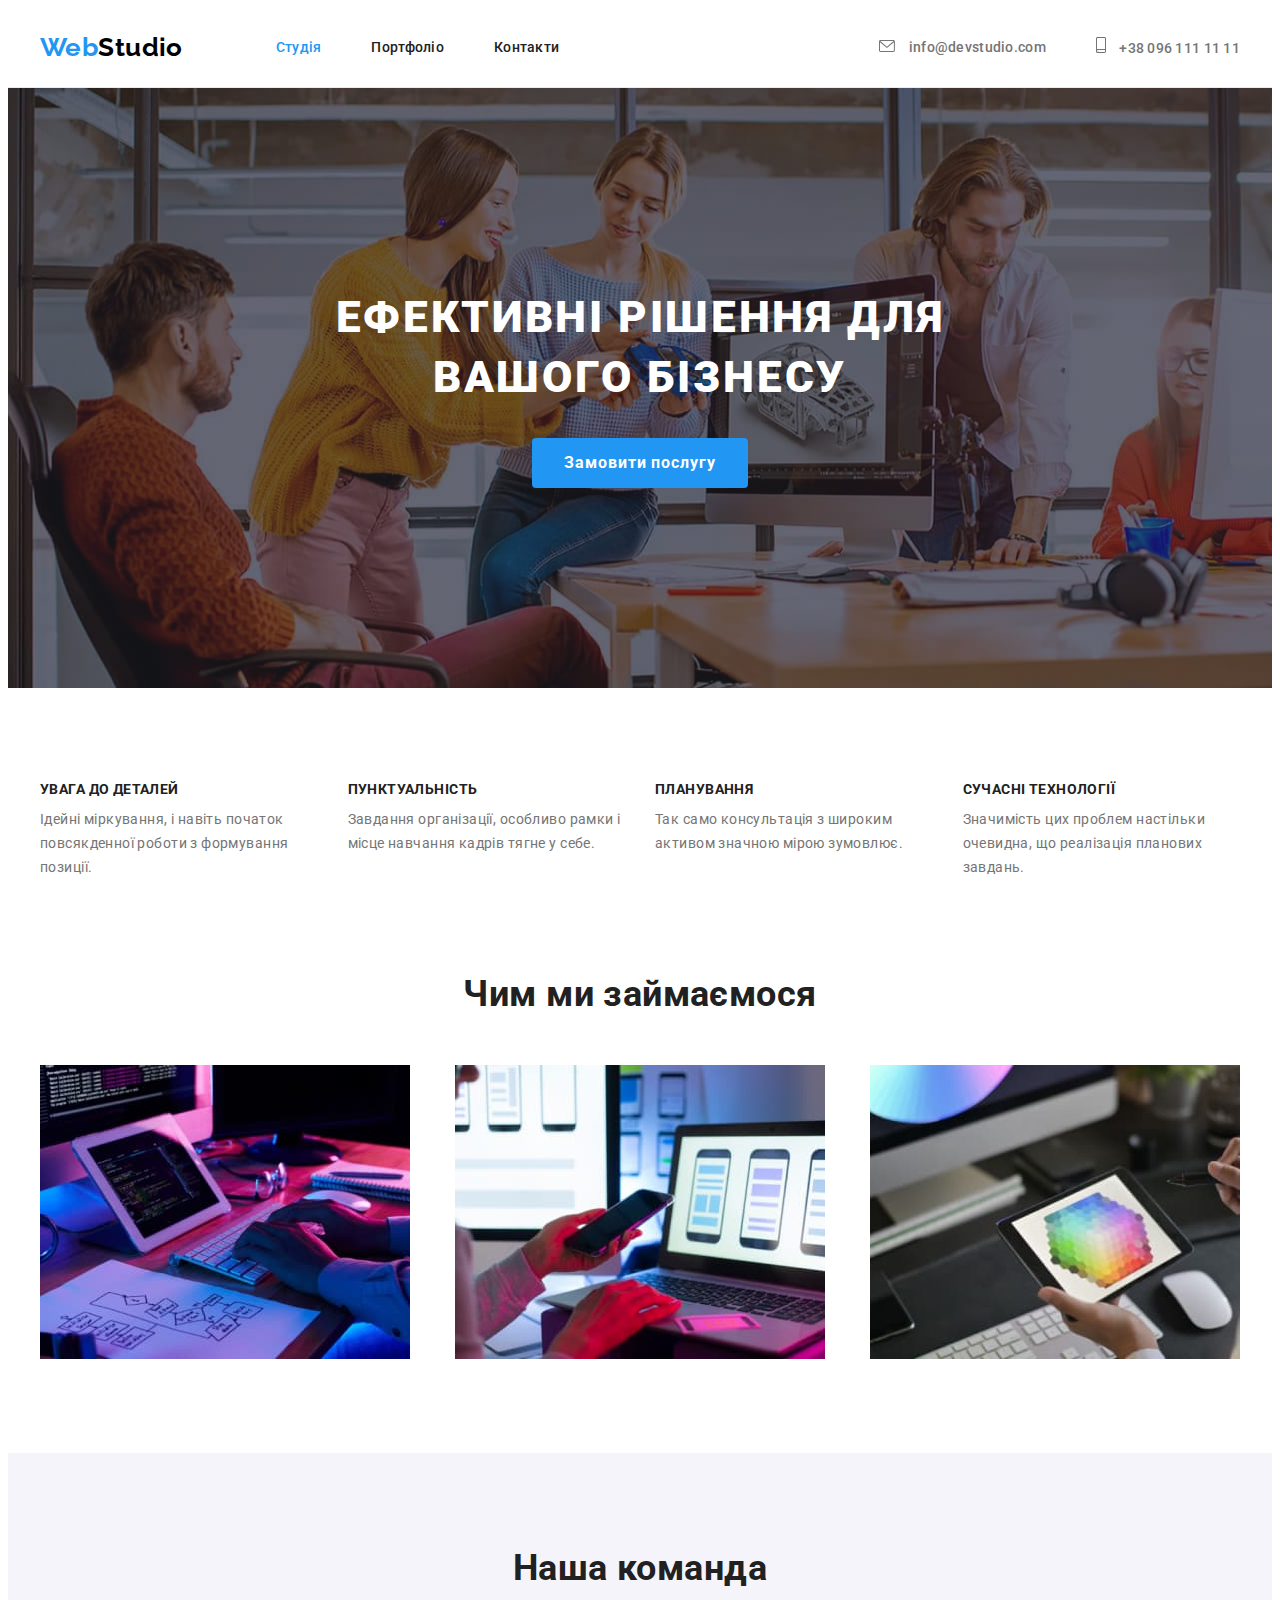
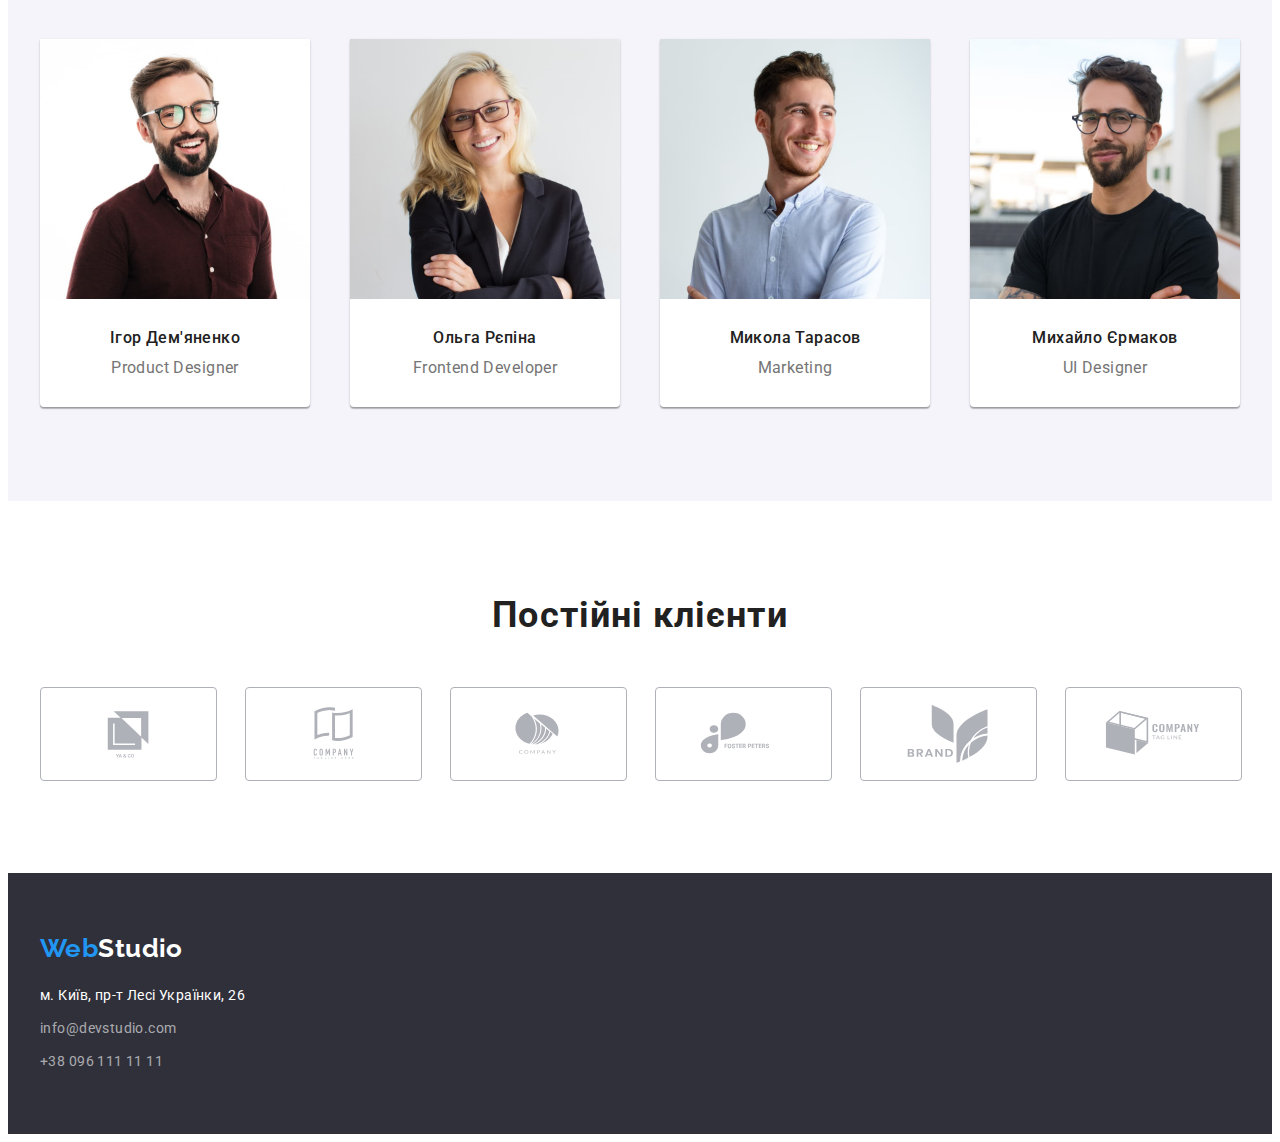
==== index.html @ bae7a3f5 "save" ====
<!DOCTYPE html>
<html lang="uk">
  <head>
    <meta charset="UTF-8" />
    <meta http-equiv="X-UA-Compatible" content="IE=edge" />
    <meta name="viewport" content="width=device-width, initial-scale=1.0" />
    <title>WebStudio</title>

    <link rel="preconnect" href="https://fonts.googleapis.com" />
    <link rel="preconnect" href="https://fonts.gstatic.com" crossorigin />
    <link href="https://fonts.googleapis.com/css2?family=Raleway:wght@700&family=Roboto:wght@400;500;700;900&display=swap" rel="stylesheet" />

    <!-- normalize -->
    <link
      rel="stylesheet"
      href="https://cdnjs.cloudflare.com/ajax/libs/modern-normalize/1.1.0/modern-normalize.min.css"
      integrity="sha512-wpPYUAdjBVSE4KJnH1VR1HeZfpl1ub8YT/NKx4PuQ5NmX2tKuGu6U/JRp5y+Y8XG2tV+wKQpNHVUX03MfMFn9Q=="
      crossorigin="anonymous"
      referrerpolicy="no-referrer"
    />

    <link rel="stylesheet" href="./css/styles.css" />
  </head>
  <body>
    <!-- Шапка сторінки -->
    <header class="header">
      <div class="container header-container">
        <nav class="nav">
          <!-- логотип і навігація -->
          <a href="./index.html" class="logo">Web<span class="nav-logo">Studio</span> </a>

          <ul class="site-navigation list">
            <li><a href="" class="link current">Студія</a></li>
            <li><a href="./portfolio.html" class="link">Портфоліо</a></li>
            <li><a href="" class="link">Контакти</a></li>
          </ul>
        </nav>
        <ul class="nav-contact list">
          <li>
            <svg class="mail-icon" width="16" height="12">
              <use href="./image/icons.svg#icon-mail"></use>
            </svg>
            <a href="mailto:info@devstudio.com" class="link">info@devstudio.com</a>
          </li>
          <li>
            <svg class="tel-icon" width="10" height="16">
              <use href="./image/icons.svg#icon-tel"></use>
            </svg>
            <a href="tel:+380961111111" class="link">+38 096 111 11 11</a>
          </li>
        </ul>
      </div>
    </header>
    <main>
      <!-- герой -->
      <section class="section hero">
        <div class="container">
          <h1 class="hero-container hero-title">Ефективні рішення для вашого бізнесу</h1>
          <button type="button" class="hero-btn">Замовити послугу</button>
        </div>
      </section>
      <!-- Особливості -->
      <section class="section fiature">
        <div class="container">
          <h2 class="visually-hidden">Особливості:</h2>
          <ul class="fiature-item list">
            <li class="advantages">
              <h3 class="fiature-title">Увага до деталей</h3>
              <p class="fiature-text">Ідейні міркування, і навіть початок повсякденної роботи з формування позиції.</p>
            </li>
            <li class="advantages">
              <h3 class="fiature-title">Пунктуальність</h3>
              <p class="fiature-text">Завдання організації, особливо рамки і місце навчання кадрів тягне у себе.</p>
            </li>
            <li class="advantages">
              <h3 class="fiature-title">Планування</h3>
              <p class="fiature-text">Так само консультація з широким активом значною мірою зумовлює.</p>
            </li>
            <li class="advantages">
              <h3 class="fiature-title">Сучасні технології</h3>
              <p class="fiature-text">Значимість цих проблем настільки очевидна, що реалізація планових завдань.</p>
            </li>
          </ul>
        </div>
      </section>
      <!-- Чим займаємося -->
      <section class="section work">
        <div class="container">
          <h2 class="section-title">Чим ми займаємося</h2>
          <ul class="case-list list">
            <li class="work-item">
              <img class="work-img" src="./image/box-1.jpg" alt="Комп'ютер" width="370" height="294" />
            </li>
            <li class="work-item">
              <img class="work-img" src="./image/box-2.jpg" alt="Комп'ютер" width="370" height="294" />
            </li>
            <li class="work-item">
              <img class="work-img" src="./image/box-3.jpg" alt="Комп'ютер" width="370" height="294" />
            </li>
          </ul>
        </div>
      </section>
      <!-- Команда розробників -->
      <section class="section command">
        <div class="container">
          <h2 class="section-title">Наша команда</h2>
          <ul class="command-item list">
            <li>
              <img src="./image/img.jpg" alt="people" width="270" height="260" />
              <div class="command-text">
                <h3 class="command-name">Ігор Дем'яненко</h3>
                <p class="command-position" lang="en">Product Designer</p>
              </div>
            </li>
            <li>
              <img src="./image/img-1.jpg" alt="people" width="270" height="260" />
              <div class="command-text">
                <h3 class="command-name">Ольга Рєпіна</h3>
                <p class="command-position" lang="en">Frontend Developer</p>
              </div>
            </li>
            <li>
              <img src="./image/img-2.jpg" alt="people" width="270" height="260" />
              <div class="command-text">
                <h3 class="command-name">Микола Тарасов</h3>
                <p class="command-position" lang="en">Marketing</p>
              </div>
            </li>
            <li>
              <img src="./image/img-3.jpg" alt="people" width="270" />
              <div class="command-text">
                <h3 class="command-name">Михайло Єрмаков</h3>
                <p class="command-position" lang="en">UI Designer</p>
              </div>
            </li>
          </ul>
        </div>
      </section>
      <section class="section">
        <div class="container">
          <h2 class="regular-client">Постійні клієнти</h2>
          <ul class="client-list list">
            <li class="client-item">
              <a href="" class="client-soc-link link">
                <svg class="client-soc-icon" width="106" height="60">
                  <use href="./image/icons.svg#icon-yaco"></use>
                </svg>
              </a>
            </li>
            <li class="client-item">
              <a href="" class="client-soc-link link">
                <svg class="client-soc-icon" width="106" height="60">
                  <use href="./image/icons.svg#icon-company-here"></use>
                </svg>
              </a>
            </li>
            <li class="client-item">
              <a href="" class="client-soc-link link">
                <svg class="client-soc-icon" width="106" height="60">
                  <use href="./image/icons.svg#icon-company"></use>
                </svg>
              </a>
            </li>
            <li class="client-item">
              <a href="" class="client-soc-link link">
                <svg class="client-soc-icon" width="106" height="60">
                  <use href="./image/icons.svg#icon-forser"></use>
                </svg>
              </a>
            </li>
            <li class="client-item">
              <a href="" class="client-soc-link link">
                <svg class="client-soc-icon" width="106" height="60">
                  <use href="./image/icons.svg#icon-brand"></use>
                </svg>
              </a>
            </li>
            <li class="client-item">
              <a href="" class="client-soc-link link">
                <svg class="client-soc-icon" width="106" height="60">
                  <use href="./image/icons.svg#icon-company-cube"></use>
                </svg>
              </a>
            </li>
          </ul>
        </div>
      </section>
    </main>
    <!-- Футер -->
    <footer class="fooret">
      <div class="container">
        <a class="logo" href="./index.html"> Web<span class="footer-logo">Studio</span></a>
        <!-- адреса і контакти -->
        <div class="adr-container">
          <address>
            <ul class="list">
              <li>
                <a href="https://goo.gl/maps/VgpdDLuRD4vqMxRU8" target="_blank" rel="noopener noreferrer nofollow" class="footer-address"
                  >м. Київ, пр-т Лесі Українки, 26</a
                >
              </li>
              <li class="adr-footer"><a href="mailto:info@devstudio.com" class="footer-cont">info@devstudio.com</a></li>
              <li class="adr-footer"><a href="tel:+380961111111" class="footer-cont">+38 096 111 11 11</a></li>
            </ul>
          </address>
        </div>
      </div>
    </footer>
  </body>
</html>
---- css/styles.css ----
:root {
  /* колір основного тексту  */
  --main-color: #212121;
  /* другій колір  */
  --second-color: #757575;
  /* третій колір */
  --third-color: #2196f3;
  /* білий колір */
  --write-color: #ffffff;
  /* колір фону */
  --color-fon: #2f303a;
}

.section {
  padding-top: 94px;
  padding-bottom: 94px;
}
body {
  background-color: var(--write-color);
  font-family: 'Roboto', sans-serif;
  color: var(--main-color);
  letter-spacing: 0.03em;
  font-size: 14px;
}
/* reset */
p,
h1,
h2,
h3,
h4,
h5,
h6 {
  margin: 0;
}
ul,
ol {
  margin: 0;
  justify-content: center;
}
p,
ul,
ol,
li {
  margin-left: 0;
  padding-left: 0;
}
button {
  cursor: pointer;
}
address {
  font-style: normal;
}
img {
  display: block;
  max-width: 100%;
  height: auto;
}
/* Лого */
.logo {
  font-family: 'Raleway', sans-serif;
  font-weight: 700;
  font-size: 26px;
  line-height: 1.19;
  color: var(--third-color);
  text-decoration: none;
  margin-right: 93px;
}
.nav-logo {
  color: #000000;
}
.conteiner {
  width: 1200px;
  padding-left: 15;
  padding-right: 15px;
  margin-left: auto;
  margin-right: auto;
}
/* site nav */
.list {
  list-style: none;
}
.site-navigation .link,
.nav-contact .link {
  font-weight: 500;
  line-height: 1.14;
  letter-spacing: 0.02em;
  text-decoration: none;
  color: var(--main-color);
}
.site-navigation .link:hover,
.site-navigation .link:focus,
.nav-contact .link:hover,
.nav-contact .link:focus {
  color: var(--third-color);
}
.link.current {
  color: var(--third-color);
}

.container {
  width: 1200px;
  margin: 0 auto;
  padding-left: 15px;
  padding-right: 15px;
}

.nav-contact .link {
  color: var(--second-color);
}
.nav {
  display: flex;
  margin-right: auto;
}
.site-navigation {
  display: flex;
  gap: 50px;
}
.nav-contact {
  display: flex;
  align-items: center;
  gap: 50px;
}
.header {
  padding-top: 24px;
  padding-bottom: 24px;
  border-bottom: 1px solid #ececec;
}
.header-container {
  display: flex;
}
.mail-icon,
.tel-icon {
  margin-right: 10px;
}
/* герой */
.hero {
  background-color: var(--color-fon);
  padding-top: 200px;
  padding-bottom: 200px;
  text-align: center;
  background-color: var(--secondary-color-fon);
  background-image: linear-gradient(to right, rgba(47, 48, 58, 0.4), rgba(47, 48, 58, 0.4)), url(../image/bg-hero.jpg);

  max-width: 1600px;

  margin: 0 auto;
}
.hero-container {
  max-width: 696px;
  margin-left: auto;
  margin-right: auto;
}
.hero-title {
  font-weight: 900;
  font-size: 44px;
  line-height: 1.36;
  text-align: center;
  letter-spacing: 0.06em;
  color: var(--write-color);
  text-transform: uppercase;
}

.hero-btn {
  font-family: inherit;
  font-weight: 700;
  font-size: 16px;
  line-height: 1.86;
  letter-spacing: 0.06em;
  color: var(--write-color);
  background-color: var(--third-color);
  cursor: pointer;
  width: 216px;
  height: 50.08px;
  left: 692px;
  top: 430.58px;
  border-radius: 4px;
  margin-top: 30px;
  border: none;
}
.visually-hidden {
  position: absolute;
  white-space: nowrap;
  width: 1px;
  height: 1px;
  overflow: hidden;
  border: 0;
  padding: 0;
  clip: rect(0 0 0 0);
  clip-path: inset(50%);
  margin: -1px;
}
.advantages {
  flex-basis: calc((100% - 90px) / 4);
}
.fiature {
  padding-bottom: 0;
}
.fiature-title {
  font-size: 14px;
  line-height: 1.14;
  text-transform: uppercase;
}
.fiature-text {
  line-height: 1.71;
  color: var(--second-color);
  margin-top: 10px;
}
.figure {
  padding-bottom: 0;
}
.figure .conteiner {
  padding-left: 60px;
  padding-right: 60px;
}
.fiature-item {
  display: flex;
  gap: 30px;
}

/* work */
/* команда розробників*/
.command {
  background: #f5f4fa;
}
.command-item {
  display: flex;
  justify-content: space-between;
}
.command-item li {
  background-color: white;
  box-shadow: 0px 1px 3px rgba(0, 0, 0, 0.12), 0px 1px 1px rgba(0, 0, 0, 0.14), 0px 2px 1px rgba(0, 0, 0, 0.2);
  border-radius: 0px 0px 4px 4px;
}
.command-text {
  padding-top: 30px;
  padding-bottom: 30px;
}

.section-title {
  font-size: 36px;
  text-align: center;
  margin-bottom: 50px;
}
.case-list {
  display: flex;
  justify-content: space-between;
}
.command-name {
  font-weight: 500;
  font-size: 16px;
  line-height: 1.18;
  text-align: center;
}
.command-position {
  color: var(--second-color);
  text-align: center;
  font-size: 16px;
  margin-top: 10px;
}
.regular-client {
  font-size: 36px;
  line-height: 1.16;
  text-align: center;
  letter-spacing: 0.03em;
  margin-bottom: 50px;
}

.client-list {
  display: flex;
  gap: 30px;
}
.client-item {
  width: calc((100% - 150px) / 6);
  height: 92px;
}
.client-soc-link {
  width: 100%;
  height: 100%;
  border: 1px solid #afb1b8;
  border-radius: 1px;
  display: flex;
  align-items: center;
  justify-content: center;
  border-radius: 4px;
}
.client-soc-icon {
  fill: #afb1b8;
}
.client-soc-link:hover,
.client-soc-link:focus {
  border-color: var(--third-color);
}
.client-soc-link:hover .client-soc-icon,
.client-soc-link:focus .client-soc-icon {
  fill: var(--third-color);
}

.fooret .logo {
  margin-right: 0;
}
.fooret {
  background-color: var(--color-fon);
  padding-top: 60px;
  padding-bottom: 60px;
}
.footer-logo {
  color: var(--write-color);
}

.footer-address {
  font-style: normal;
  line-height: 1.71;
  color: var(--write-color);
  text-decoration: none;
}
.footer-cont {
  color: rgba(255, 255, 255, 0.6);
  text-decoration: none;
  line-height: 1.71;
  font-style: normal;
}
.footer-address:hover,
.footer-addres:focus {
  color: var(--third-color);
}

/* Portfolio */
.filter-btn {
  font-family: inherit;
  font-style: normal;
  font-weight: 500;
  font-size: 16px;
  line-height: 1.62;
  letter-spacing: 0.03em;
  color: var(--main-color);
  background-color: #f5f4fa;
  cursor: pointer;
}
.filter-btn:hover,
.filter-btn:focus {
  color: var(--write-color);
}

.content-title {
  font-weight: 700;
  font-size: 18px;
  line-height: 2;
  letter-spacing: 0.06em;
  color: var(--main-color);
}
.content-text {
  font-size: 16px;
  line-height: 1.87;
  color: var(--main-color);
}
.adr-container {
  margin-top: 20px;
}

.adr-footer {
  margin-top: 9px;
}

/* portfolio */
.filter-btn {
  font-family: inherit;
  font-style: normal;
  font-weight: 500;
  font-size: 16px;
  line-height: 1.62;
  letter-spacing: 0.03em;
  color: var(--main-color);
  background-color: #f5f4fa;
  letter-spacing: 0.03em;
  cursor: pointer;
  border: none;
  border-radius: 4px;
  padding: 6px 25px;
}
.btn-current {
  background-color: var(--third-color);
  color: var(--write-color);
}
.site-navigation {
  display: flex;
  align-items: center;
}
.nav-contact {
  display: flex;
}

.filter-btn:hover {
  color: var(--write-color);
  background-color: var(--third-color);
}
.content-title {
  font-size: 18px;
  line-height: 2;
  letter-spacing: 0.06em;
  color: var(--main-color);
  margin-bottom: 4px;
}
.content-text {
  font-size: 16px;
  line-height: 1.87;
  color: var(--second-color);
  text-align: left;
}
.fooret .footer-cont:hover {
  color: var(--third-color);
}
.content-filter {
  display: flex;
  gap: 8px;
  margin-bottom: 50px;
}
.content-item {
  display: flex;
  flex-wrap: wrap;
  gap: 30px;
}
.content-wrap {
  padding: 24px 24px;
}
.project-items {
  border: 1px solid #eeeeee;
  margin: left 30px;
  flex-basis: calc((100% - 60px) / 3);
}
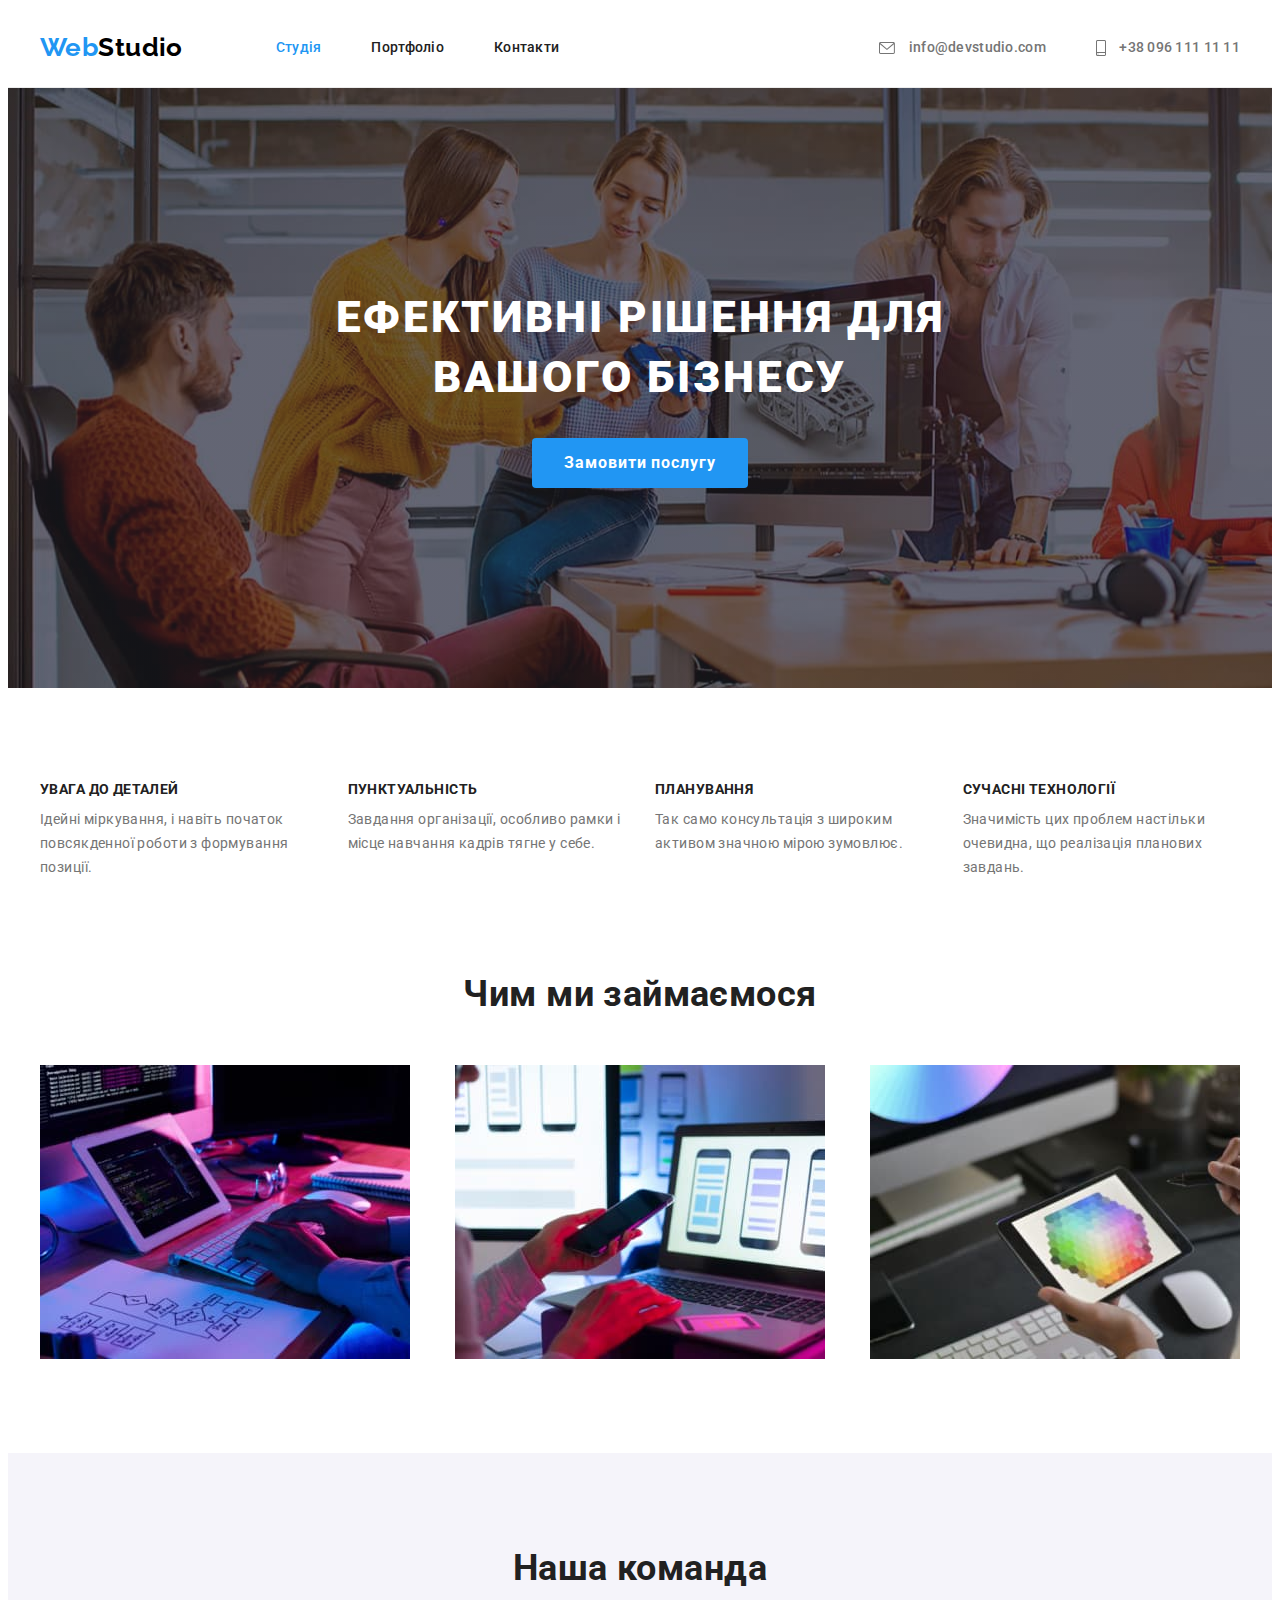
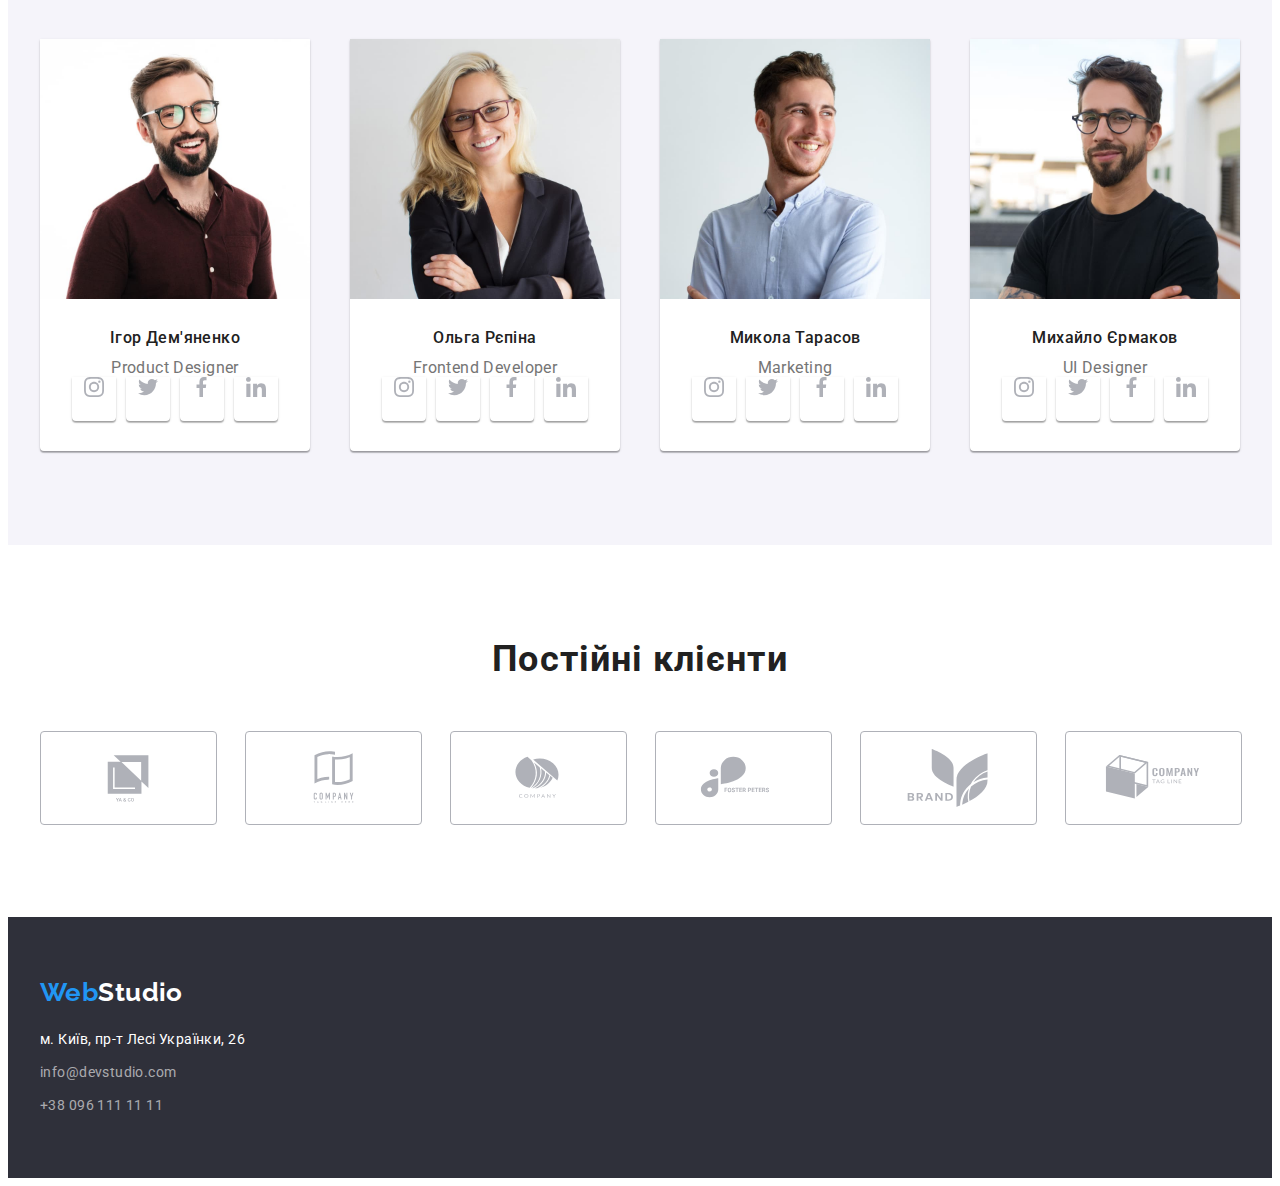
==== commit 21b5eb81: "save" ====
--- a/index.html
+++ b/index.html
@@ -110,6 +110,37 @@
               <div class="command-text">
                 <h3 class="command-name">Ігор Дем'яненко</h3>
                 <p class="command-position" lang="en">Product Designer</p>
+
+                <ul class="list-join-team">
+                  <li class="list">
+                    <a href="" class="icon-join-team">
+                      <svg width="20px" height="20px" class="team-soc-icon">
+                        <use href="./image/icons.svg#icon-insta"></use>
+                      </svg>
+                    </a>
+                  </li>
+                  <li class="list">
+                    <a href="" class="icon-join-team">
+                      <svg width="20px" height="20px" class="team-soc-icon">
+                        <use href="./image/icons.svg#icon-twitter"></use>
+                      </svg>
+                    </a>
+                  </li>
+                  <li class="list">
+                    <a href="" class="icon-join-team">
+                      <svg width="20px" height="20px" class="team-soc-icon">
+                        <use href="./image/icons.svg#icon-faceboock"></use>
+                      </svg>
+                    </a>
+                  </li>
+                  <li class="list item-join">
+                    <a href="" class="icon-join-team">
+                      <svg width="20px" height="20px" class="team-soc-icon">
+                        <use href="./image/icons.svg#icon-in"></use>
+                      </svg>
+                    </a>
+                  </li>
+                </ul>
               </div>
             </li>
             <li>
@@ -117,6 +148,36 @@
               <div class="command-text">
                 <h3 class="command-name">Ольга Рєпіна</h3>
                 <p class="command-position" lang="en">Frontend Developer</p>
+                <ul class="list-join-team">
+                  <li class="list">
+                    <a href="" class="icon-join-team">
+                      <svg width="20px" height="20px" class="team-soc-icon">
+                        <use href="./image/icons.svg#icon-insta"></use>
+                      </svg>
+                    </a>
+                  </li>
+                  <li class="list">
+                    <a href="" class="icon-join-team">
+                      <svg width="20px" height="20px" class="team-soc-icon">
+                        <use href="./image/icons.svg#icon-twitter"></use>
+                      </svg>
+                    </a>
+                  </li>
+                  <li class="list">
+                    <a href="" class="icon-join-team">
+                      <svg width="20px" height="20px" class="team-soc-icon">
+                        <use href="./image/icons.svg#icon-faceboock"></use>
+                      </svg>
+                    </a>
+                  </li>
+                  <li class="list item-join">
+                    <a href="" class="icon-join-team">
+                      <svg width="20px" height="20px" class="team-soc-icon">
+                        <use href="./image/icons.svg#icon-in"></use>
+                      </svg>
+                    </a>
+                  </li>
+                </ul>
               </div>
             </li>
             <li>
@@ -124,6 +185,37 @@
               <div class="command-text">
                 <h3 class="command-name">Микола Тарасов</h3>
                 <p class="command-position" lang="en">Marketing</p>
+
+                <ul class="list-join-team">
+                  <li class="list">
+                    <a href="" class="icon-join-team">
+                      <svg width="20px" height="20px" class="team-soc-icon">
+                        <use href="./image/icons.svg#icon-insta"></use>
+                      </svg>
+                    </a>
+                  </li>
+                  <li class="list">
+                    <a href="" class="icon-join-team">
+                      <svg width="20px" height="20px" class="team-soc-icon">
+                        <use href="./image/icons.svg#icon-twitter"></use>
+                      </svg>
+                    </a>
+                  </li>
+                  <li class="list">
+                    <a href="" class="icon-join-team">
+                      <svg width="20px" height="20px" class="team-soc-icon">
+                        <use href="./image/icons.svg#icon-faceboock"></use>
+                      </svg>
+                    </a>
+                  </li>
+                  <li class="list item-join">
+                    <a href="" class="icon-join-team">
+                      <svg width="20px" height="20px" class="team-soc-icon">
+                        <use href="./image/icons.svg#icon-in"></use>
+                      </svg>
+                    </a>
+                  </li>
+                </ul>
               </div>
             </li>
             <li>
@@ -131,6 +223,37 @@
               <div class="command-text">
                 <h3 class="command-name">Михайло Єрмаков</h3>
                 <p class="command-position" lang="en">UI Designer</p>
+
+                <ul class="list-join-team">
+                  <li class="list">
+                    <a href="" class="icon-join-team">
+                      <svg width="20px" height="20px" class="team-soc-icon">
+                        <use href="./image/icons.svg#icon-insta"></use>
+                      </svg>
+                    </a>
+                  </li>
+                  <li class="list">
+                    <a href="" class="icon-join-team">
+                      <svg width="20px" height="20px" class="team-soc-icon">
+                        <use href="./image/icons.svg#icon-twitter"></use>
+                      </svg>
+                    </a>
+                  </li>
+                  <li class="list">
+                    <a href="" class="icon-join-team">
+                      <svg width="20px" height="20px" class="team-soc-icon">
+                        <use href="./image/icons.svg#icon-faceboock"></use>
+                      </svg>
+                    </a>
+                  </li>
+                  <li class="list item-join">
+                    <a href="" class="icon-join-team">
+                      <svg width="20px" height="20px" class="team-soc-icon">
+                        <use href="./image/icons.svg#icon-in"></use>
+                      </svg>
+                    </a>
+                  </li>
+                </ul>
               </div>
             </li>
           </ul>
--- a/css/styles.css
+++ b/css/styles.css
@@ -131,7 +131,9 @@
 .mail-icon,
 .tel-icon {
   margin-right: 10px;
-}
+  vertical-align: middle;
+}
+
 /* герой */
 .hero {
   background-color: var(--color-fon);
@@ -219,6 +221,7 @@
 
 /* work */
 /* команда розробників*/
+
 .command {
   background: #f5f4fa;
 }
@@ -231,6 +234,30 @@
   box-shadow: 0px 1px 3px rgba(0, 0, 0, 0.12), 0px 1px 1px rgba(0, 0, 0, 0.14), 0px 2px 1px rgba(0, 0, 0, 0.2);
   border-radius: 0px 0px 4px 4px;
 }
+
+.list-join-team {
+  display: flex;
+  gap: 10px;
+  justify-content: center;
+}
+.icon-join-team {
+  display: flex;
+  width: 44px;
+  height: 44px;
+  border-radius: 50%;
+  background-color: var(--write-color);
+  fill: #afb1b8;
+  justify-content: center;
+  align-content: center;
+  background-size: 20px;
+}
+
+.icon-join-team:focus,
+.icon-join-team:hover {
+  background-color: var(--third-color);
+  fill: var(--write-color);
+}
+
 .command-text {
   padding-top: 30px;
   padding-bottom: 30px;
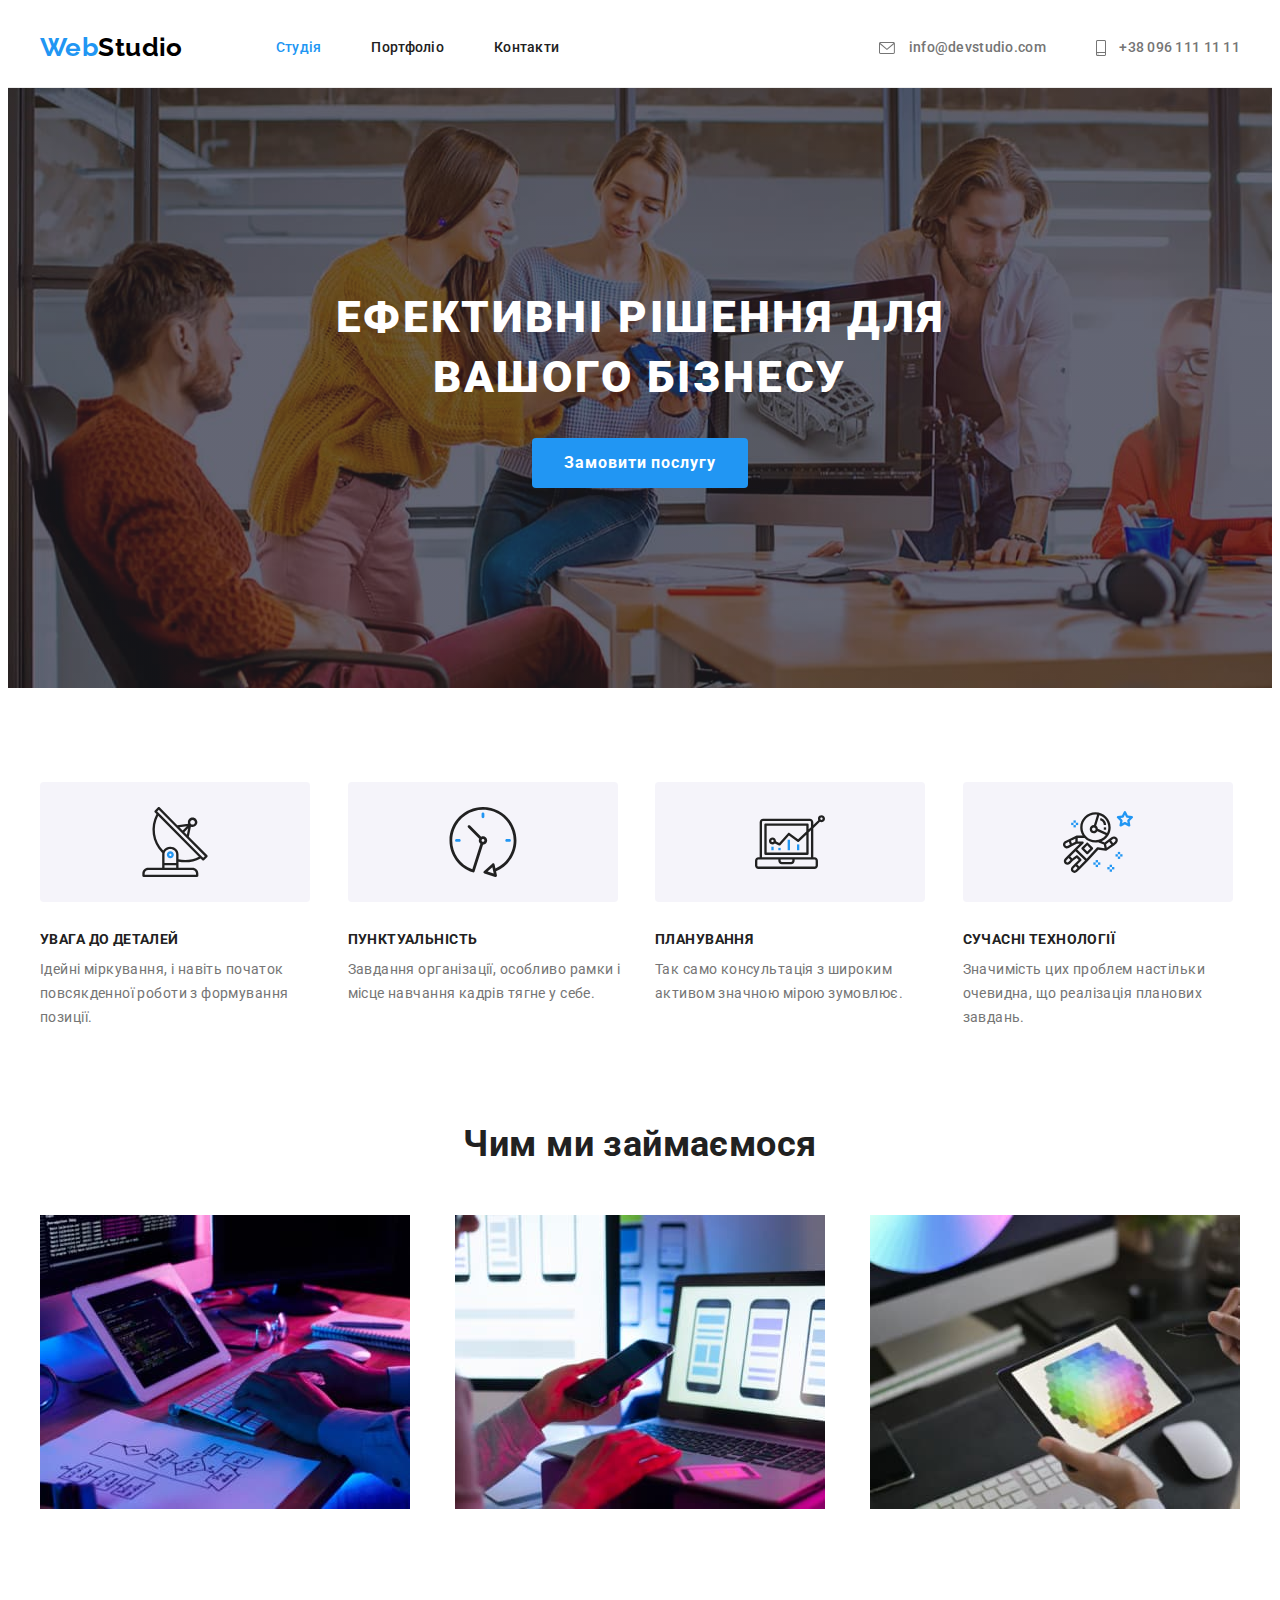
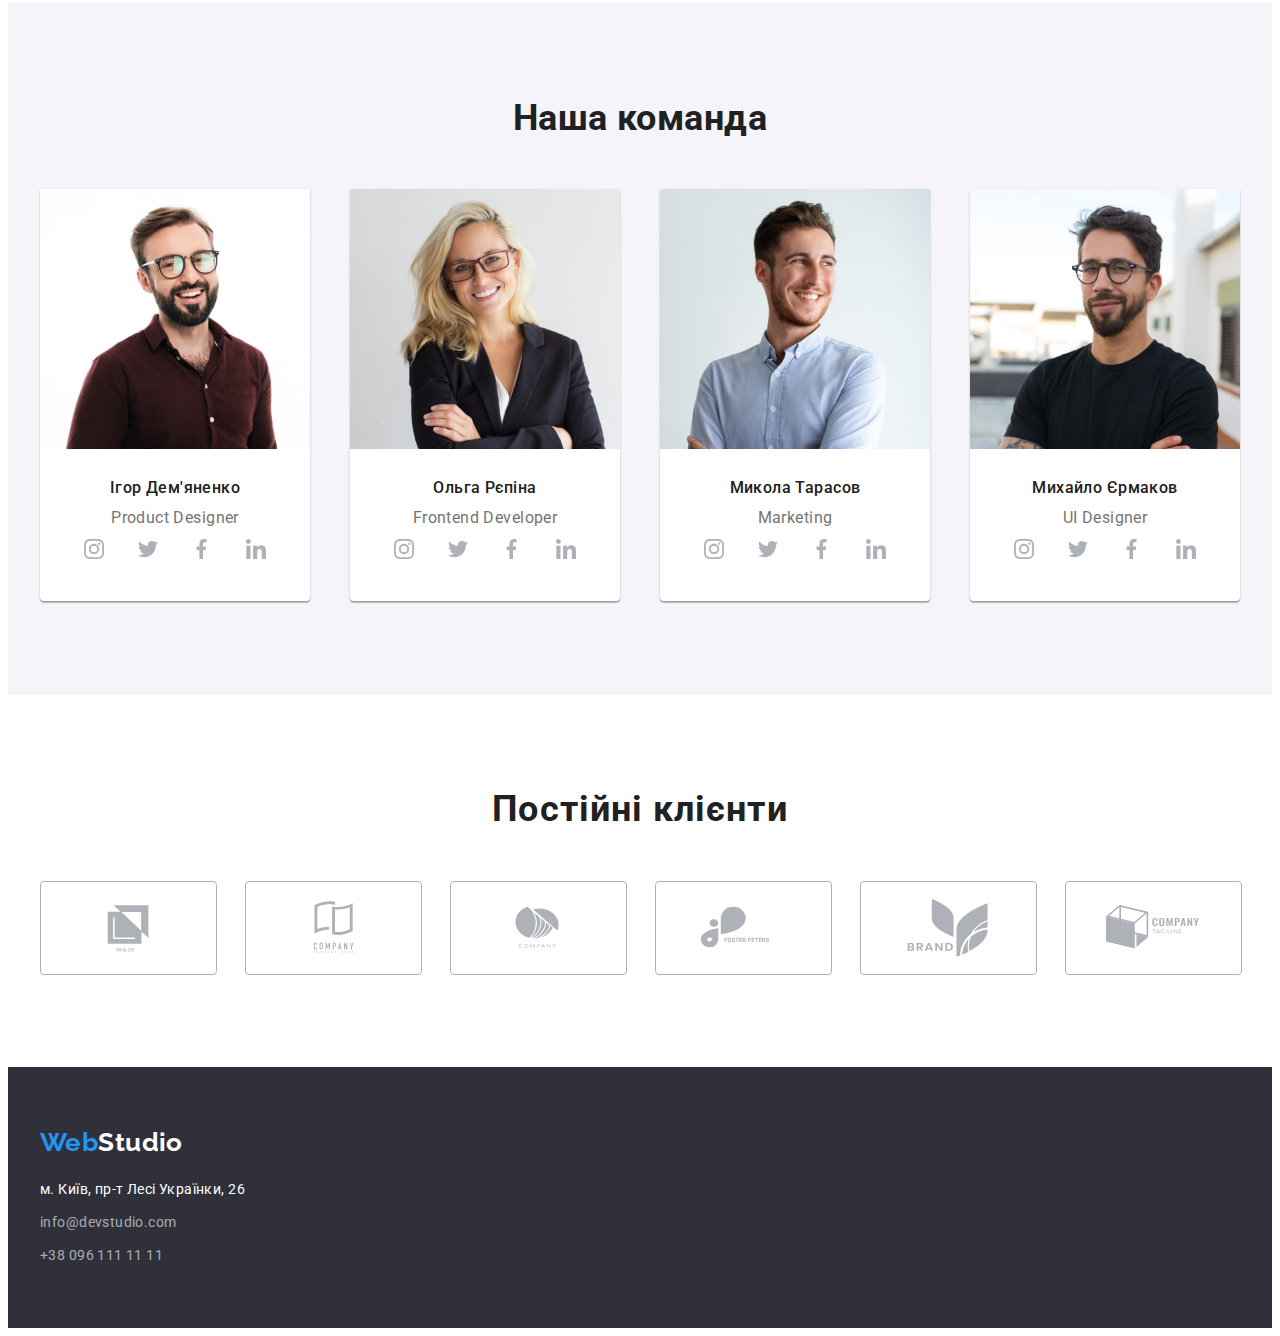
==== commit 5f23dd1c: "add advantages" ====
--- a/index.html
+++ b/index.html
@@ -64,19 +64,19 @@
         <div class="container">
           <h2 class="visually-hidden">Особливості:</h2>
           <ul class="fiature-item list">
-            <li class="advantages">
+            <li class="advantages advantages-icon-1">
               <h3 class="fiature-title">Увага до деталей</h3>
               <p class="fiature-text">Ідейні міркування, і навіть початок повсякденної роботи з формування позиції.</p>
             </li>
-            <li class="advantages">
+            <li class="advantages advantages-icon-2">
               <h3 class="fiature-title">Пунктуальність</h3>
               <p class="fiature-text">Завдання організації, особливо рамки і місце навчання кадрів тягне у себе.</p>
             </li>
-            <li class="advantages">
+            <li class="advantages advantages-icon-3">
               <h3 class="fiature-title">Планування</h3>
               <p class="fiature-text">Так само консультація з широким активом значною мірою зумовлює.</p>
             </li>
-            <li class="advantages">
+            <li class="advantages advantages-icon-4">
               <h3 class="fiature-title">Сучасні технології</h3>
               <p class="fiature-text">Значимість цих проблем настільки очевидна, що реалізація планових завдань.</p>
             </li>
@@ -105,7 +105,7 @@
         <div class="container">
           <h2 class="section-title">Наша команда</h2>
           <ul class="command-item list">
-            <li>
+            <li class="grid-item">
               <img src="./image/img.jpg" alt="people" width="270" height="260" />
               <div class="command-text">
                 <h3 class="command-name">Ігор Дем'яненко</h3>
@@ -143,7 +143,7 @@
                 </ul>
               </div>
             </li>
-            <li>
+            <li class="grid-item">
               <img src="./image/img-1.jpg" alt="people" width="270" height="260" />
               <div class="command-text">
                 <h3 class="command-name">Ольга Рєпіна</h3>
@@ -180,7 +180,7 @@
                 </ul>
               </div>
             </li>
-            <li>
+            <li class="grid-item">
               <img src="./image/img-2.jpg" alt="people" width="270" height="260" />
               <div class="command-text">
                 <h3 class="command-name">Микола Тарасов</h3>
@@ -218,7 +218,7 @@
                 </ul>
               </div>
             </li>
-            <li>
+            <li class="grid-item">
               <img src="./image/img-3.jpg" alt="people" width="270" />
               <div class="command-text">
                 <h3 class="command-name">Михайло Єрмаков</h3>
--- a/css/styles.css
+++ b/css/styles.css
@@ -194,6 +194,35 @@
 .advantages {
   flex-basis: calc((100% - 90px) / 4);
 }
+
+.fiature-item .advantages::before {
+  content: '';
+  display: block;
+  height: 120px;
+  width: 270px;
+  margin-bottom: 30px;
+  background-size: auto;
+  background-repeat: no-repeat;
+  background-position: center;
+  background-color: #f5f4fa;
+  border-radius: 4px;
+}
+
+.advantages-icon-1::before {
+  background-image: url(../image/antenna.svg);
+}
+.advantages-icon-2::before {
+  background-image: url(../image/clock.svg);
+}
+
+.advantages-icon-3::before {
+  background-image: url(../image/diagram.svg);
+}
+
+.advantages-icon-4::before {
+  background-image: url(../image/astronaut.svg);
+}
+
 .fiature {
   padding-bottom: 0;
 }
@@ -229,7 +258,7 @@
   display: flex;
   justify-content: space-between;
 }
-.command-item li {
+.grid-item {
   background-color: white;
   box-shadow: 0px 1px 3px rgba(0, 0, 0, 0.12), 0px 1px 1px rgba(0, 0, 0, 0.14), 0px 2px 1px rgba(0, 0, 0, 0.2);
   border-radius: 0px 0px 4px 4px;
@@ -242,6 +271,7 @@
 }
 .icon-join-team {
   display: flex;
+  flex-wrap: wrap;
   width: 44px;
   height: 44px;
   border-radius: 50%;
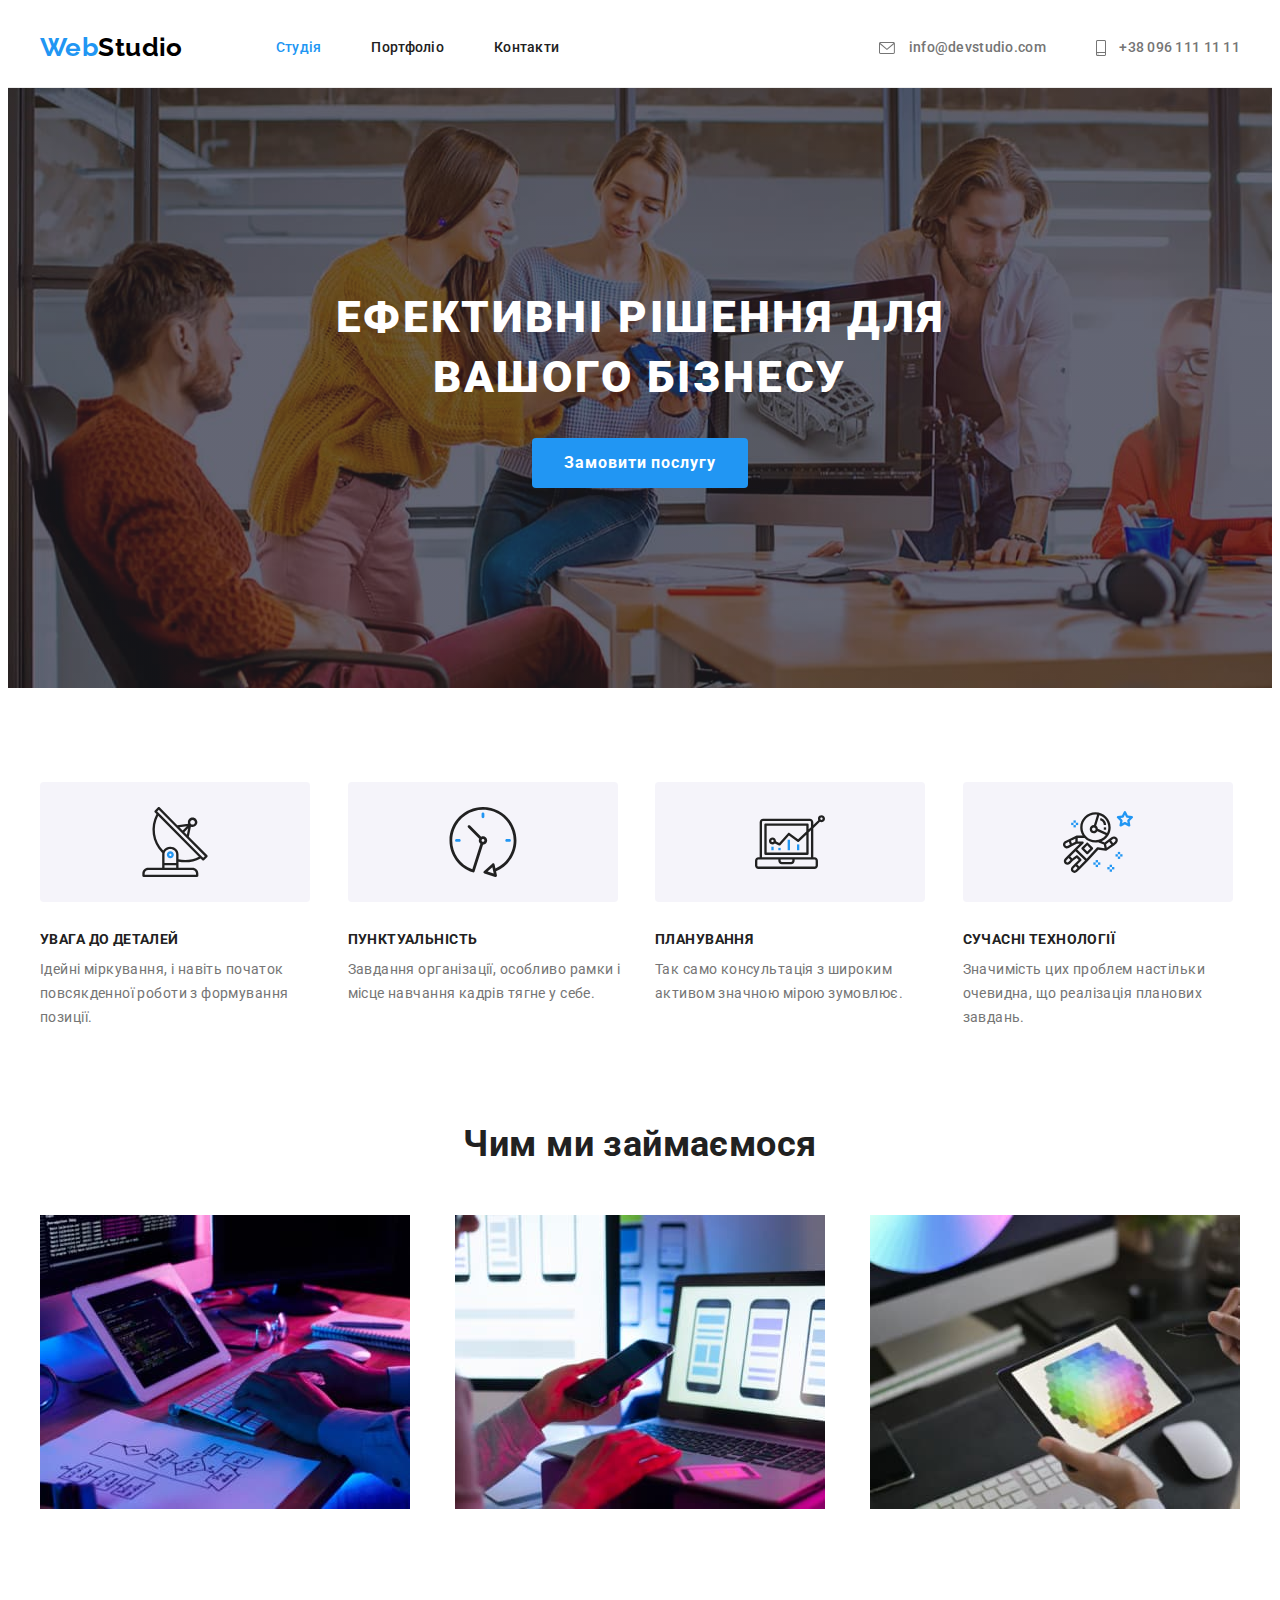
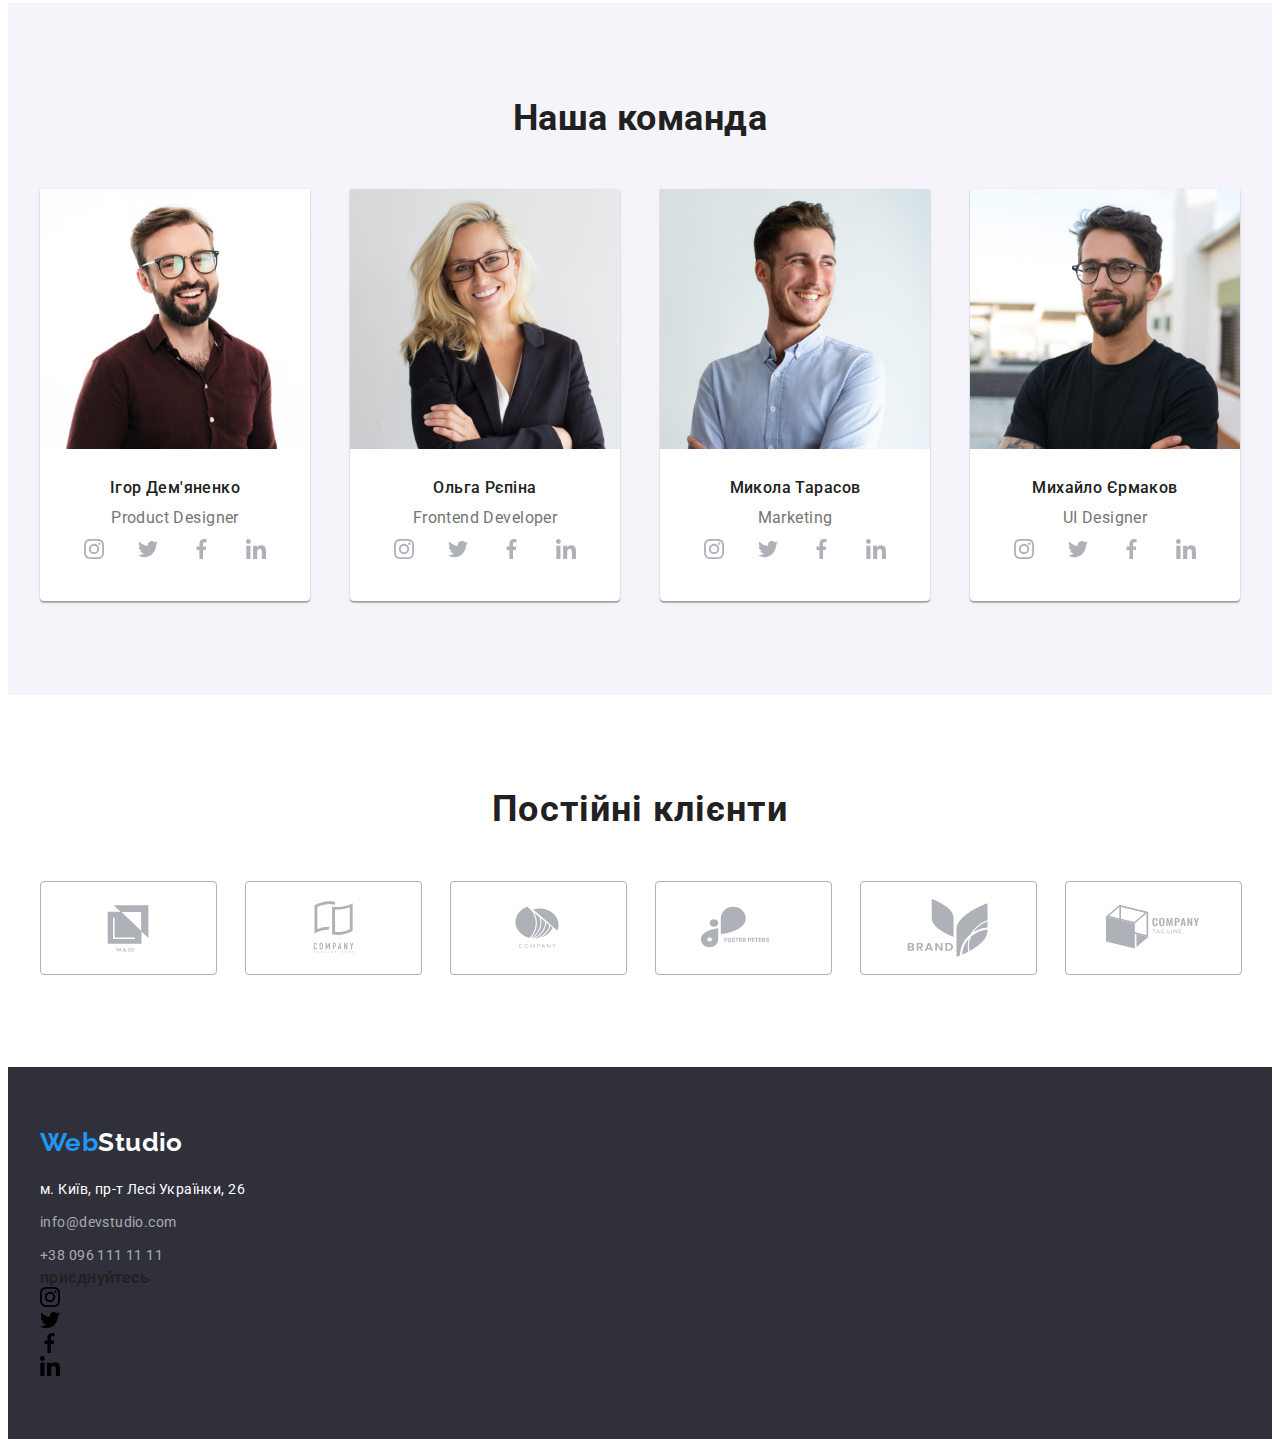
==== commit f5a48838: "add" ====
--- a/index.html
+++ b/index.html
@@ -327,6 +327,40 @@
             </ul>
           </address>
         </div>
+
+        <div class="social">
+          <h3 class="text-title">приєднуйтесь</h3>
+          <ul class="list social-item">
+            <li class="social-box">
+              <a href="" class="social-link">
+                <svg class="social-icon" width="20" height="20">
+                  <use xlink:href="./image/icons.svg#icon-insta"></use>
+                </svg>
+              </a>
+            </li>
+            <li class="social-box">
+              <a href="" class="social-link">
+                <svg class="social-icon" width="20" height="20">
+                  <use xlink:href="./image/icons.svg#icon-twitter"></use>
+                </svg>
+              </a>
+            </li>
+            <li class="social-box">
+              <a href="" class="social-link">
+                <svg class="social-icon" width="20" height="20">
+                  <use xlink:href="./image/icons.svg#icon-faceboock"></use>
+                </svg>
+              </a>
+            </li>
+            <li class="social-box">
+              <a href="" class="social-link">
+                <svg class="social-icon" width="20" height="20">
+                  <use xlink:href="./image/icons.svg#icon-in"></use>
+                </svg>
+              </a>
+            </li>
+          </ul>
+        </div>
       </div>
     </footer>
   </body>
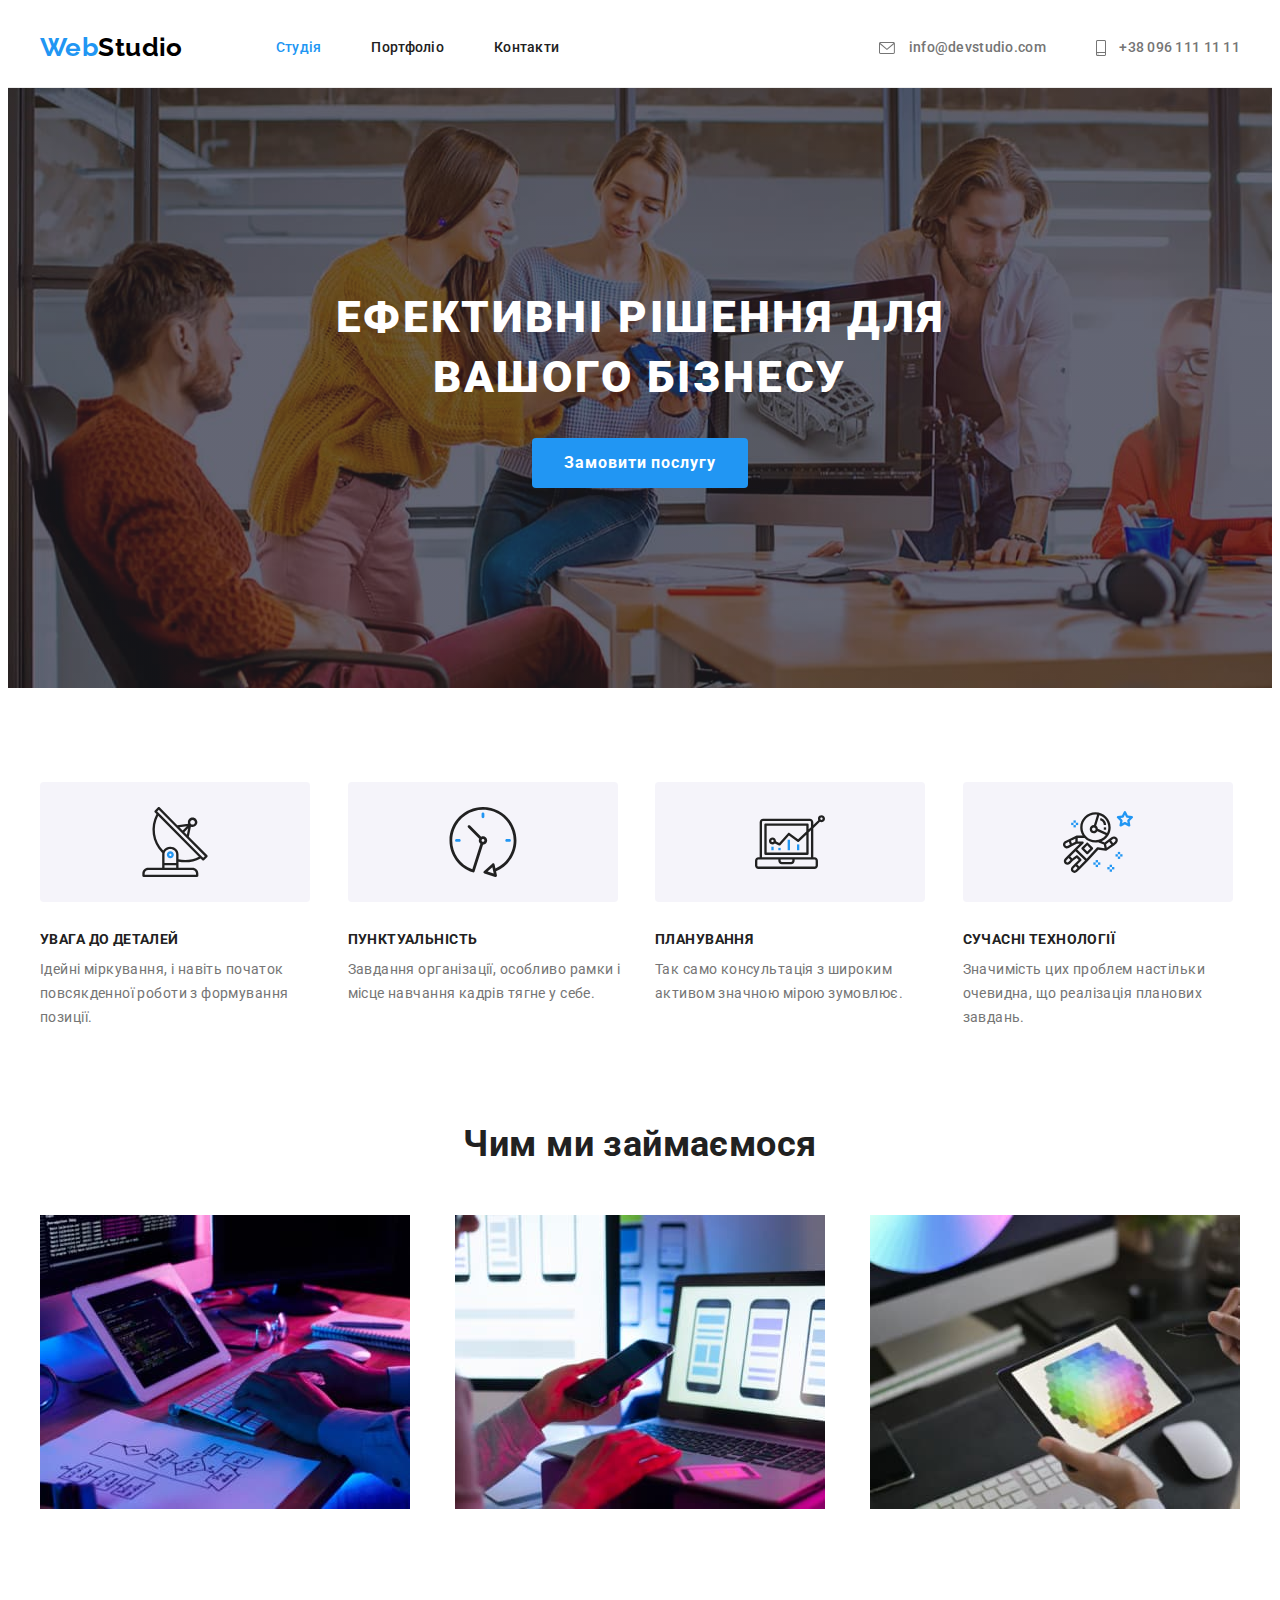
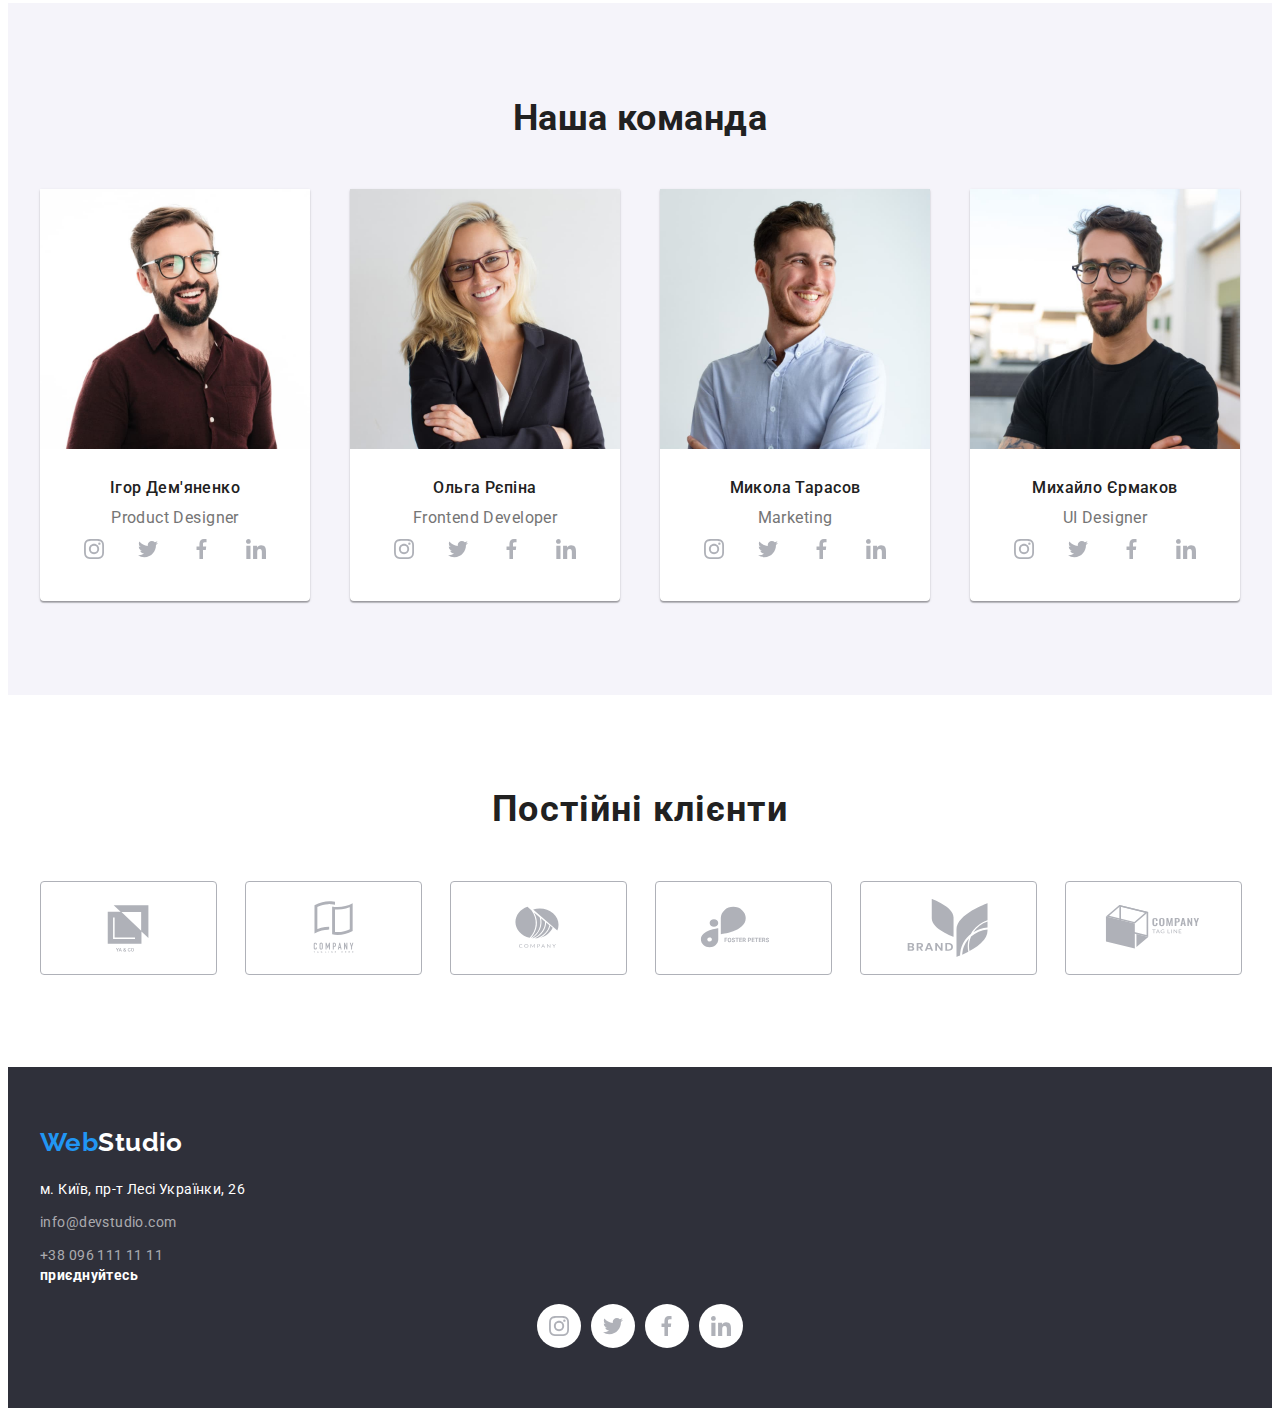
==== commit ee3ed105: "add" ====
--- a/index.html
+++ b/index.html
@@ -111,7 +111,7 @@
                 <h3 class="command-name">Ігор Дем'яненко</h3>
                 <p class="command-position" lang="en">Product Designer</p>
 
-                <ul class="list-join-team">
+                <ul class="list join-team">
                   <li class="list">
                     <a href="" class="icon-join-team">
                       <svg width="20px" height="20px" class="team-soc-icon">
@@ -148,7 +148,7 @@
               <div class="command-text">
                 <h3 class="command-name">Ольга Рєпіна</h3>
                 <p class="command-position" lang="en">Frontend Developer</p>
-                <ul class="list-join-team">
+                <ul class="list join-team">
                   <li class="list">
                     <a href="" class="icon-join-team">
                       <svg width="20px" height="20px" class="team-soc-icon">
@@ -186,7 +186,7 @@
                 <h3 class="command-name">Микола Тарасов</h3>
                 <p class="command-position" lang="en">Marketing</p>
 
-                <ul class="list-join-team">
+                <ul class="list join-team">
                   <li class="list">
                     <a href="" class="icon-join-team">
                       <svg width="20px" height="20px" class="team-soc-icon">
@@ -224,7 +224,7 @@
                 <h3 class="command-name">Михайло Єрмаков</h3>
                 <p class="command-position" lang="en">UI Designer</p>
 
-                <ul class="list-join-team">
+                <ul class="list join-team">
                   <li class="list">
                     <a href="" class="icon-join-team">
                       <svg width="20px" height="20px" class="team-soc-icon">
@@ -310,7 +310,7 @@
       </section>
     </main>
     <!-- Футер -->
-    <footer class="fooret">
+    <footer class="footer">
       <div class="container">
         <a class="logo" href="./index.html"> Web<span class="footer-logo">Studio</span></a>
         <!-- адреса і контакти -->
@@ -328,32 +328,32 @@
           </address>
         </div>
 
-        <div class="social">
+        <div>
           <h3 class="text-title">приєднуйтесь</h3>
-          <ul class="list social-item">
+          <ul class="list join-team">
             <li class="social-box">
-              <a href="" class="social-link">
+              <a href="" class="icon-join-team">
                 <svg class="social-icon" width="20" height="20">
                   <use xlink:href="./image/icons.svg#icon-insta"></use>
                 </svg>
               </a>
             </li>
             <li class="social-box">
-              <a href="" class="social-link">
+              <a href="" class="icon-join-team">
                 <svg class="social-icon" width="20" height="20">
                   <use xlink:href="./image/icons.svg#icon-twitter"></use>
                 </svg>
               </a>
             </li>
             <li class="social-box">
-              <a href="" class="social-link">
+              <a href="" class="icon-join-team">
                 <svg class="social-icon" width="20" height="20">
                   <use xlink:href="./image/icons.svg#icon-faceboock"></use>
                 </svg>
               </a>
             </li>
             <li class="social-box">
-              <a href="" class="social-link">
+              <a href="" class="icon-join-team">
                 <svg class="social-icon" width="20" height="20">
                   <use xlink:href="./image/icons.svg#icon-in"></use>
                 </svg>
--- a/css/styles.css
+++ b/css/styles.css
@@ -248,6 +248,13 @@
   gap: 30px;
 }
 
+.footer .text-title {
+  color: var(--write-color);
+
+  font-size: 14px;
+  line-height: 1.14;
+  margin-bottom: 20px;
+}
 /* work */
 /* команда розробників*/
 
@@ -264,7 +271,7 @@
   border-radius: 0px 0px 4px 4px;
 }
 
-.list-join-team {
+.join-team {
   display: flex;
   gap: 10px;
   justify-content: center;
@@ -352,10 +359,10 @@
   fill: var(--third-color);
 }
 
-.fooret .logo {
+.footer .logo {
   margin-right: 0;
 }
-.fooret {
+.footer {
   background-color: var(--color-fon);
   padding-top: 60px;
   padding-bottom: 60px;
@@ -375,10 +382,6 @@
   text-decoration: none;
   line-height: 1.71;
   font-style: normal;
-}
-.footer-address:hover,
-.footer-addres:focus {
-  color: var(--third-color);
 }
 
 /* Portfolio */
@@ -463,7 +466,7 @@
   color: var(--second-color);
   text-align: left;
 }
-.fooret .footer-cont:hover {
+.footer .footer-cont:hover {
   color: var(--third-color);
 }
 .content-filter {
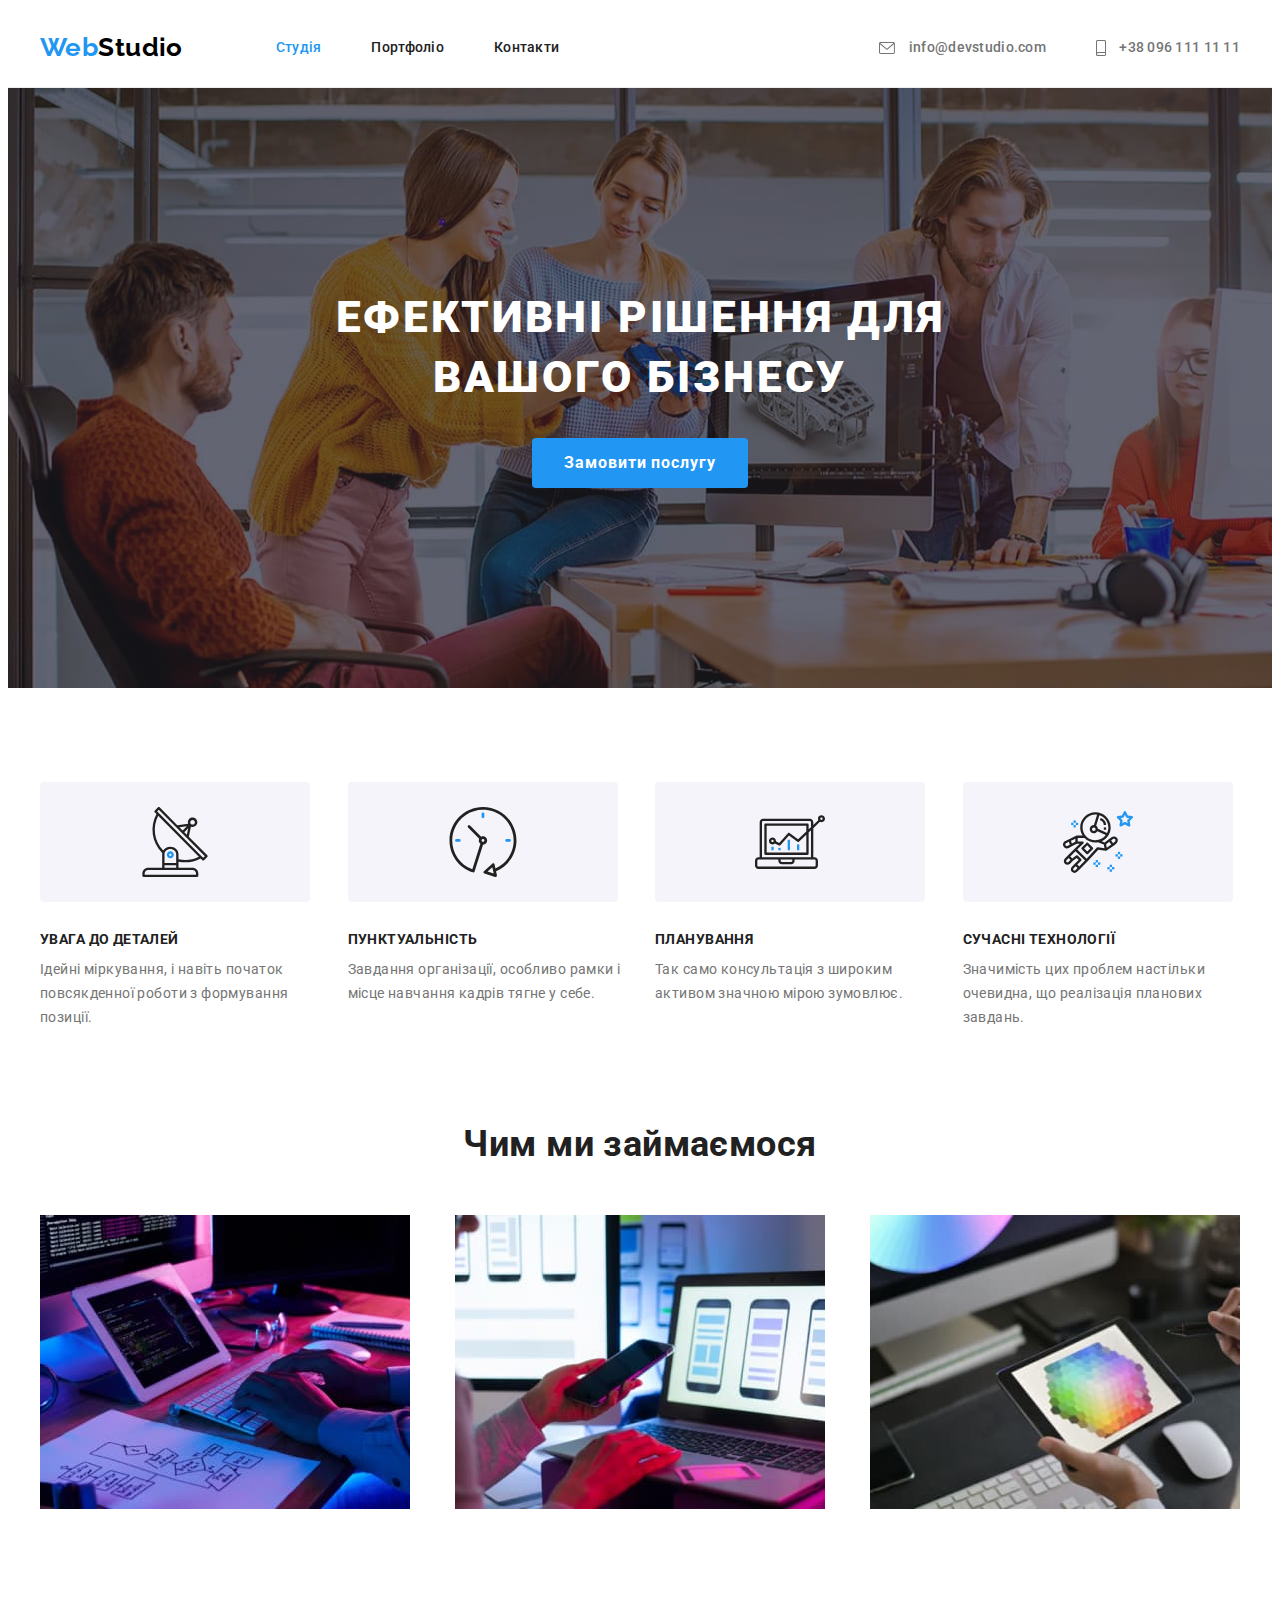
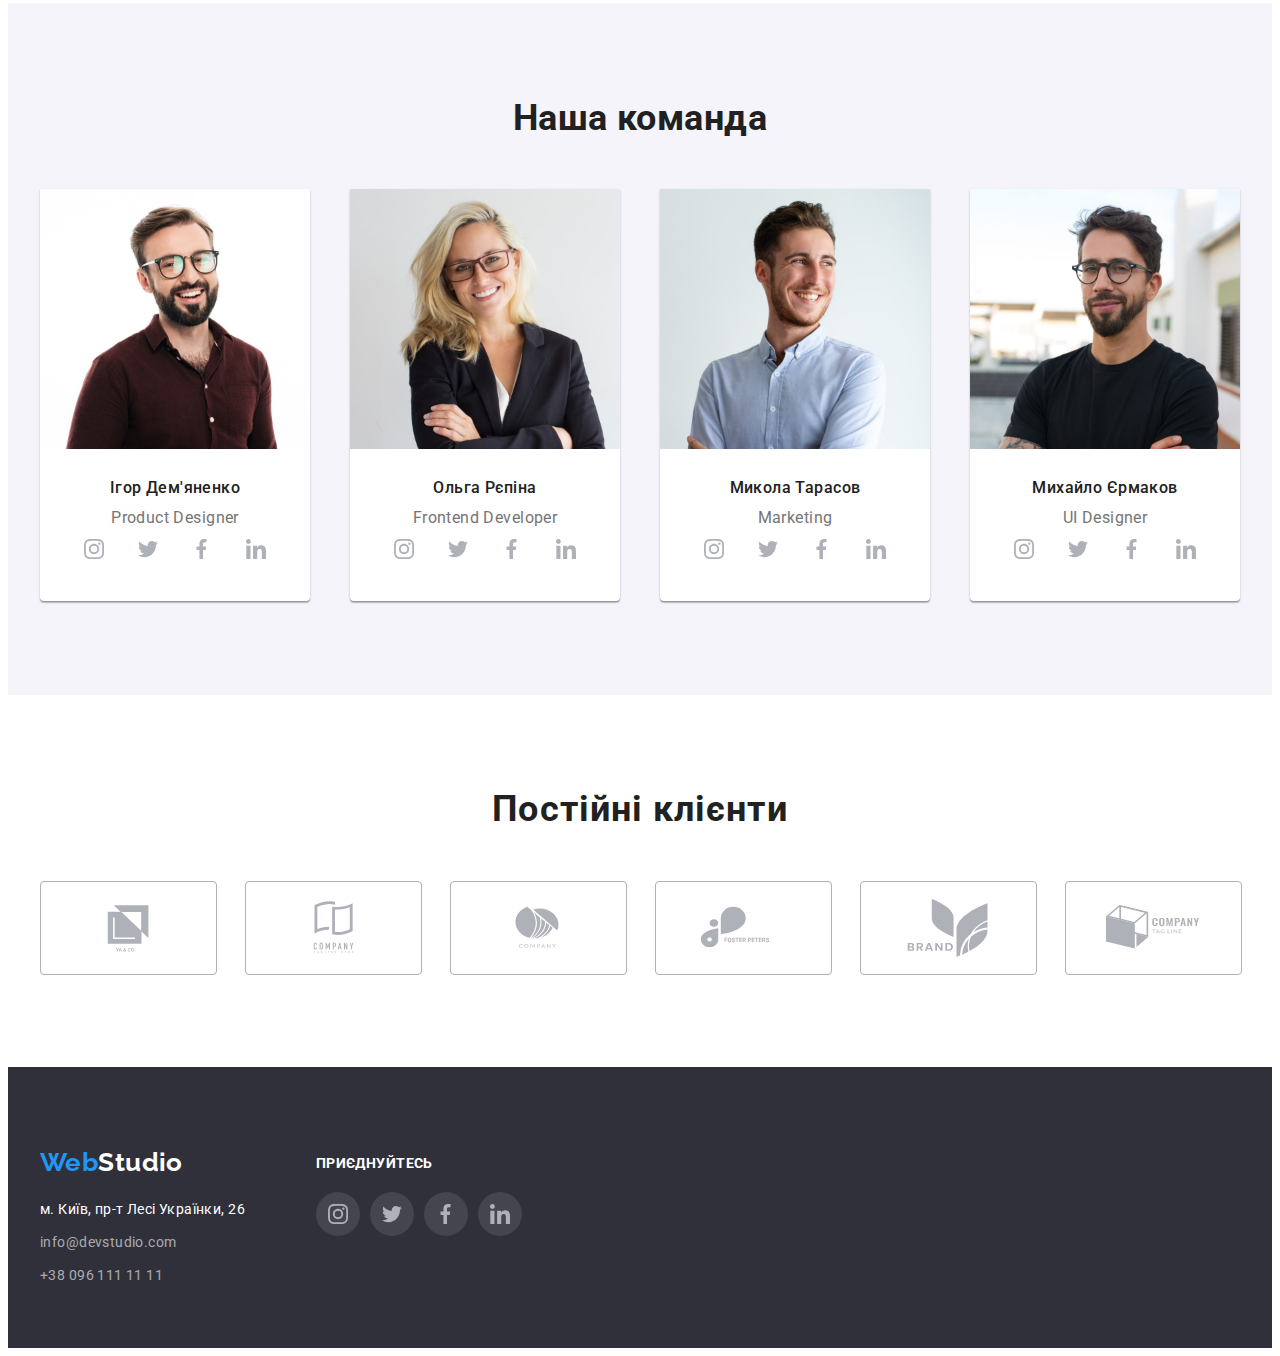
==== commit d3d9dfde: "на перевірку" ====
--- a/index.html
+++ b/index.html
@@ -43,10 +43,12 @@
             <a href="mailto:info@devstudio.com" class="link">info@devstudio.com</a>
           </li>
           <li>
-            <svg class="tel-icon" width="10" height="16">
-              <use href="./image/icons.svg#icon-tel"></use>
-            </svg>
-            <a href="tel:+380961111111" class="link">+38 096 111 11 11</a>
+            <a href="tel:+380961111111" class="link">
+              <svg class="tel-icon" width="10" height="16">
+                <use href="./image/icons.svg#icon-tel"></use>
+              </svg>
+              +38 096 111 11 11
+            </a>
           </li>
         </ul>
       </div>
@@ -311,10 +313,10 @@
     </main>
     <!-- Футер -->
     <footer class="footer">
-      <div class="container">
-        <a class="logo" href="./index.html"> Web<span class="footer-logo">Studio</span></a>
+      <div class="container contact">
         <!-- адреса і контакти -->
         <div class="adr-container">
+          <a class="logo" href="./index.html"> Web<span class="footer-logo">Studio</span></a>
           <address>
             <ul class="list">
               <li>
@@ -328,7 +330,7 @@
           </address>
         </div>
 
-        <div>
+        <div class="footer-social-cont">
           <h3 class="text-title">приєднуйтесь</h3>
           <ul class="list join-team">
             <li class="social-box">
--- a/css/styles.css
+++ b/css/styles.css
@@ -250,7 +250,7 @@
 
 .footer .text-title {
   color: var(--write-color);
-
+  text-transform: uppercase;
   font-size: 14px;
   line-height: 1.14;
   margin-bottom: 20px;
@@ -360,7 +360,8 @@
 }
 
 .footer .logo {
-  margin-right: 0;
+  display: block;
+  margin-bottom: 20px;
 }
 .footer {
   background-color: var(--color-fon);
@@ -384,6 +385,14 @@
   font-style: normal;
 }
 
+.contact {
+  display: flex;
+}
+.footer-social-cont {
+  margin-top: 29px;
+  margin-left: 40px;
+}
+
 /* Portfolio */
 .filter-btn {
   font-family: inherit;
@@ -419,6 +428,17 @@
 
 .adr-footer {
   margin-top: 9px;
+}
+
+.footer .icon-join-team {
+  background-color: rgba(255, 255, 255, 0.1);
+  fill: #afb1b8;
+}
+
+.footer .icon-join-team:focus,
+.footer .icon-join-team:hover {
+  background-color: var(--third-color);
+  fill: var(--write-color);
 }
 
 /* portfolio */
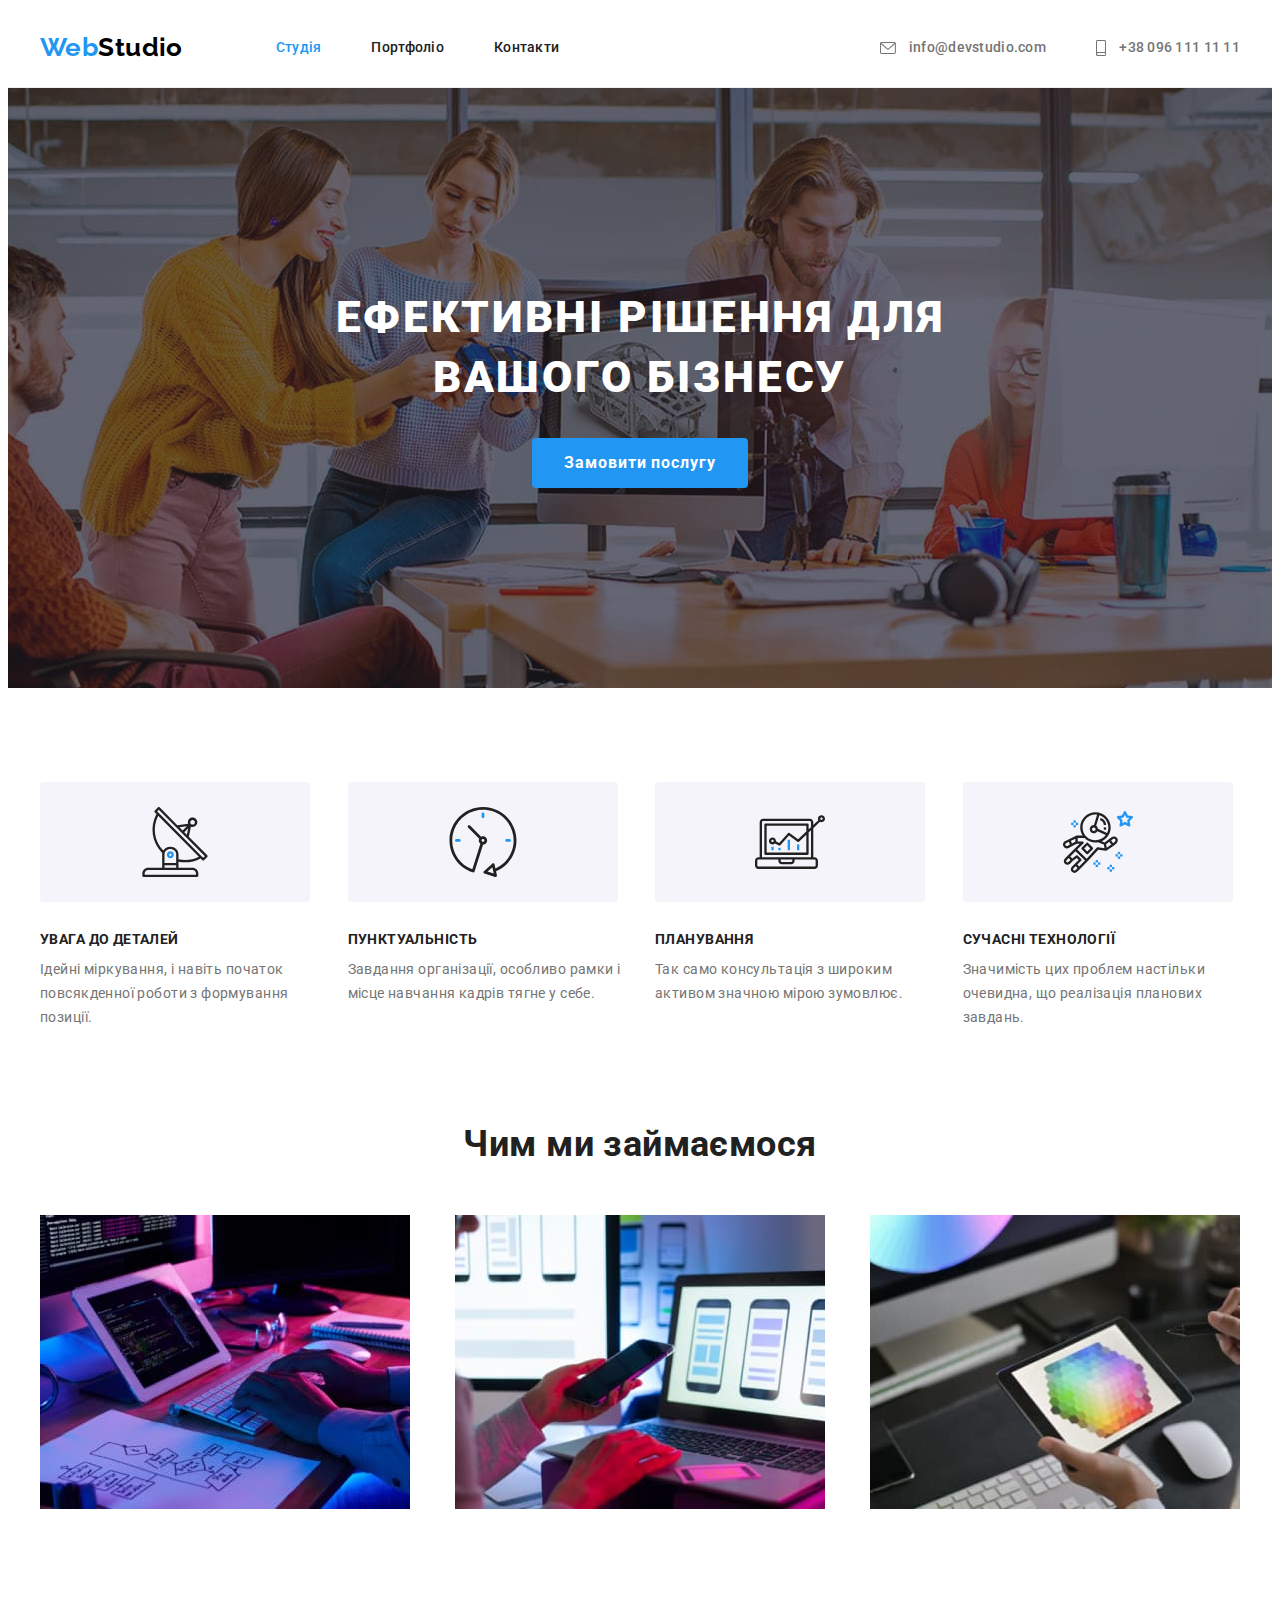
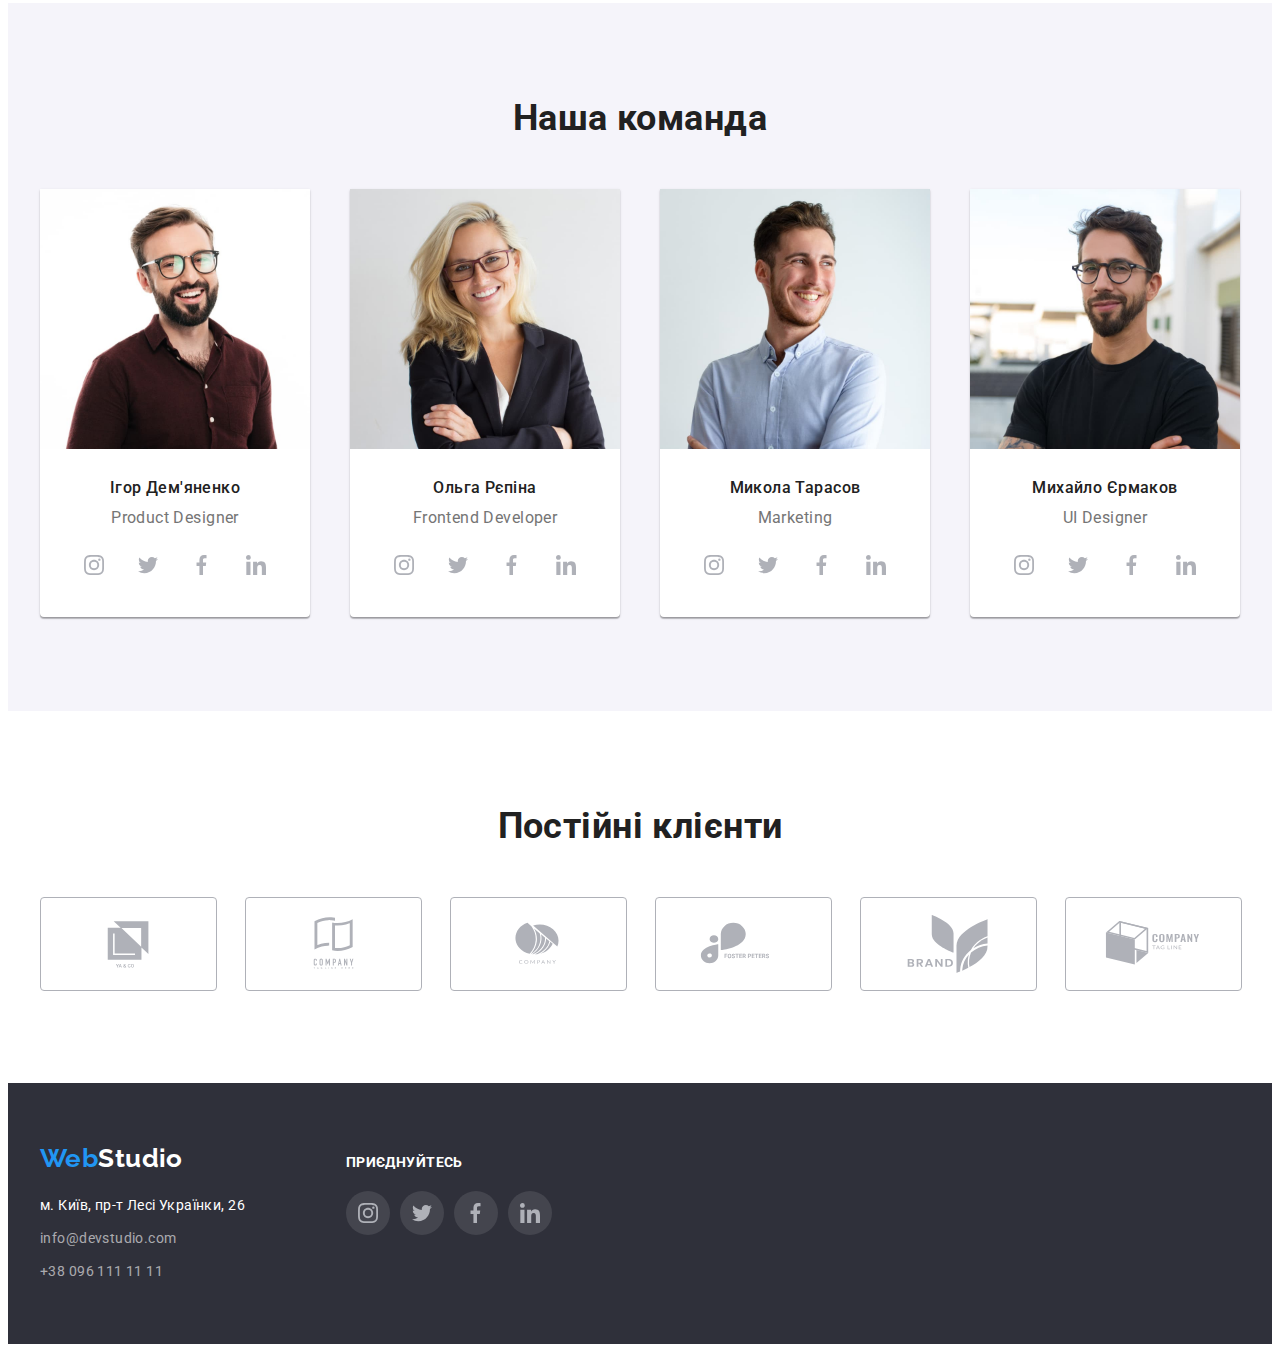
==== commit 5002cd2b: "p" ====
--- a/index.html
+++ b/index.html
@@ -37,10 +37,13 @@
         </nav>
         <ul class="nav-contact list">
           <li>
-            <svg class="mail-icon" width="16" height="12">
-              <use href="./image/icons.svg#icon-mail"></use>
-            </svg>
-            <a href="mailto:info@devstudio.com" class="link">info@devstudio.com</a>
+            <a href="mailto:info@devstudio.com" class="link">
+              <svg class="mail-icon" width="16" height="12">
+                <use href="./image/icons.svg#icon-mail"></use>
+              </svg>
+
+              info@devstudio.com</a
+            >
           </li>
           <li>
             <a href="tel:+380961111111" class="link">
@@ -116,28 +119,28 @@
                 <ul class="list join-team">
                   <li class="list">
                     <a href="" class="icon-join-team">
-                      <svg width="20px" height="20px" class="team-soc-icon">
+                      <svg width="20" height="20" class="team-soc-icon">
                         <use href="./image/icons.svg#icon-insta"></use>
                       </svg>
                     </a>
                   </li>
                   <li class="list">
                     <a href="" class="icon-join-team">
-                      <svg width="20px" height="20px" class="team-soc-icon">
+                      <svg width="20" height="20" class="team-soc-icon">
                         <use href="./image/icons.svg#icon-twitter"></use>
                       </svg>
                     </a>
                   </li>
                   <li class="list">
                     <a href="" class="icon-join-team">
-                      <svg width="20px" height="20px" class="team-soc-icon">
+                      <svg width="20" height="20" class="team-soc-icon">
                         <use href="./image/icons.svg#icon-faceboock"></use>
                       </svg>
                     </a>
                   </li>
                   <li class="list item-join">
                     <a href="" class="icon-join-team">
-                      <svg width="20px" height="20px" class="team-soc-icon">
+                      <svg width="20" height="20" class="team-soc-icon">
                         <use href="./image/icons.svg#icon-in"></use>
                       </svg>
                     </a>
@@ -153,28 +156,28 @@
                 <ul class="list join-team">
                   <li class="list">
                     <a href="" class="icon-join-team">
-                      <svg width="20px" height="20px" class="team-soc-icon">
+                      <svg width="20" height="20" class="team-soc-icon">
                         <use href="./image/icons.svg#icon-insta"></use>
                       </svg>
                     </a>
                   </li>
                   <li class="list">
                     <a href="" class="icon-join-team">
-                      <svg width="20px" height="20px" class="team-soc-icon">
+                      <svg width="20" height="20" class="team-soc-icon">
                         <use href="./image/icons.svg#icon-twitter"></use>
                       </svg>
                     </a>
                   </li>
                   <li class="list">
                     <a href="" class="icon-join-team">
-                      <svg width="20px" height="20px" class="team-soc-icon">
+                      <svg width="20" height="20" class="team-soc-icon">
                         <use href="./image/icons.svg#icon-faceboock"></use>
                       </svg>
                     </a>
                   </li>
                   <li class="list item-join">
                     <a href="" class="icon-join-team">
-                      <svg width="20px" height="20px" class="team-soc-icon">
+                      <svg width="20" height="20" class="team-soc-icon">
                         <use href="./image/icons.svg#icon-in"></use>
                       </svg>
                     </a>
@@ -191,28 +194,28 @@
                 <ul class="list join-team">
                   <li class="list">
                     <a href="" class="icon-join-team">
-                      <svg width="20px" height="20px" class="team-soc-icon">
+                      <svg width="20" height="20" class="team-soc-icon">
                         <use href="./image/icons.svg#icon-insta"></use>
                       </svg>
                     </a>
                   </li>
                   <li class="list">
                     <a href="" class="icon-join-team">
-                      <svg width="20px" height="20px" class="team-soc-icon">
+                      <svg width="20" height="20" class="team-soc-icon">
                         <use href="./image/icons.svg#icon-twitter"></use>
                       </svg>
                     </a>
                   </li>
                   <li class="list">
                     <a href="" class="icon-join-team">
-                      <svg width="20px" height="20px" class="team-soc-icon">
+                      <svg width="20" height="20" class="team-soc-icon">
                         <use href="./image/icons.svg#icon-faceboock"></use>
                       </svg>
                     </a>
                   </li>
                   <li class="list item-join">
                     <a href="" class="icon-join-team">
-                      <svg width="20px" height="20px" class="team-soc-icon">
+                      <svg width="20" height="20" class="team-soc-icon">
                         <use href="./image/icons.svg#icon-in"></use>
                       </svg>
                     </a>
@@ -229,28 +232,28 @@
                 <ul class="list join-team">
                   <li class="list">
                     <a href="" class="icon-join-team">
-                      <svg width="20px" height="20px" class="team-soc-icon">
+                      <svg width="20" height="20" class="team-soc-icon">
                         <use href="./image/icons.svg#icon-insta"></use>
                       </svg>
                     </a>
                   </li>
                   <li class="list">
                     <a href="" class="icon-join-team">
-                      <svg width="20px" height="20px" class="team-soc-icon">
+                      <svg width="20" height="20" class="team-soc-icon">
                         <use href="./image/icons.svg#icon-twitter"></use>
                       </svg>
                     </a>
                   </li>
                   <li class="list">
                     <a href="" class="icon-join-team">
-                      <svg width="20px" height="20px" class="team-soc-icon">
+                      <svg width="20" height="20" class="team-soc-icon">
                         <use href="./image/icons.svg#icon-faceboock"></use>
                       </svg>
                     </a>
                   </li>
                   <li class="list item-join">
                     <a href="" class="icon-join-team">
-                      <svg width="20px" height="20px" class="team-soc-icon">
+                      <svg width="20" height="20" class="team-soc-icon">
                         <use href="./image/icons.svg#icon-in"></use>
                       </svg>
                     </a>
@@ -263,7 +266,7 @@
       </section>
       <section class="section">
         <div class="container">
-          <h2 class="regular-client">Постійні клієнти</h2>
+          <h2 class="section-title">Постійні клієнти</h2>
           <ul class="client-list list">
             <li class="client-item">
               <a href="" class="client-soc-link link">
--- a/css/styles.css
+++ b/css/styles.css
@@ -132,6 +132,7 @@
 .tel-icon {
   margin-right: 10px;
   vertical-align: middle;
+  fill: currentColor;
 }
 
 /* герой */
@@ -144,9 +145,10 @@
   background-image: linear-gradient(to right, rgba(47, 48, 58, 0.4), rgba(47, 48, 58, 0.4)), url(../image/bg-hero.jpg);
 
   max-width: 1600px;
-
   margin: 0 auto;
-}
+  background-position: center;
+}
+
 .hero-container {
   max-width: 696px;
   margin-left: auto;
@@ -275,6 +277,7 @@
   display: flex;
   gap: 10px;
   justify-content: center;
+  margin-top: 16px;
 }
 .icon-join-team {
   display: flex;
@@ -321,13 +324,6 @@
   font-size: 16px;
   margin-top: 10px;
 }
-.regular-client {
-  font-size: 36px;
-  line-height: 1.16;
-  text-align: center;
-  letter-spacing: 0.03em;
-  margin-bottom: 50px;
-}
 
 .client-list {
   display: flex;
@@ -387,10 +383,10 @@
 
 .contact {
   display: flex;
+  align-items: baseline;
 }
 .footer-social-cont {
-  margin-top: 29px;
-  margin-left: 40px;
+  margin-left: 70px;
 }
 
 /* Portfolio */
@@ -405,9 +401,16 @@
   background-color: #f5f4fa;
   cursor: pointer;
 }
-.filter-btn:hover,
+.filter-btn:hover {
+  color: var(--write-color);
+  background-color: var(#2196f3);
+  box-shadow: 0px 3px 1px rgba(0, 0, 0, 0.1), 0px 1px 2px rgba(0, 0, 0, 0.08), 0px 2px 2px rgba(0, 0, 0, 0.12);
+}
+
 .filter-btn:focus {
   color: var(--write-color);
+  background-color: var(--third-color);
+  box-shadow: 0px 3px 1px rgba(0, 0, 0, 0.1), 0px 1px 2px rgba(0, 0, 0, 0.08), 0px 2px 2px rgba(0, 0, 0, 0.12);
 }
 
 .content-title {
@@ -422,9 +425,6 @@
   line-height: 1.87;
   color: var(--main-color);
 }
-.adr-container {
-  margin-top: 20px;
-}
 
 .adr-footer {
   margin-top: 9px;
@@ -438,7 +438,6 @@
 .footer .icon-join-team:focus,
 .footer .icon-join-team:hover {
   background-color: var(--third-color);
-  fill: var(--write-color);
 }
 
 /* portfolio */
@@ -504,6 +503,10 @@
 }
 .project-items {
   border: 1px solid #eeeeee;
-  margin: left 30px;
+
   flex-basis: calc((100% - 60px) / 3);
 }
+.project-items:hover,
+.project-items:focus {
+  box-shadow: 0px 1px 1px rgba(0, 0, 0, 0.12), 0px 4px 4px rgba(0, 0, 0, 0.06), 1px 4px 6px rgba(0, 0, 0, 0.16);
+}
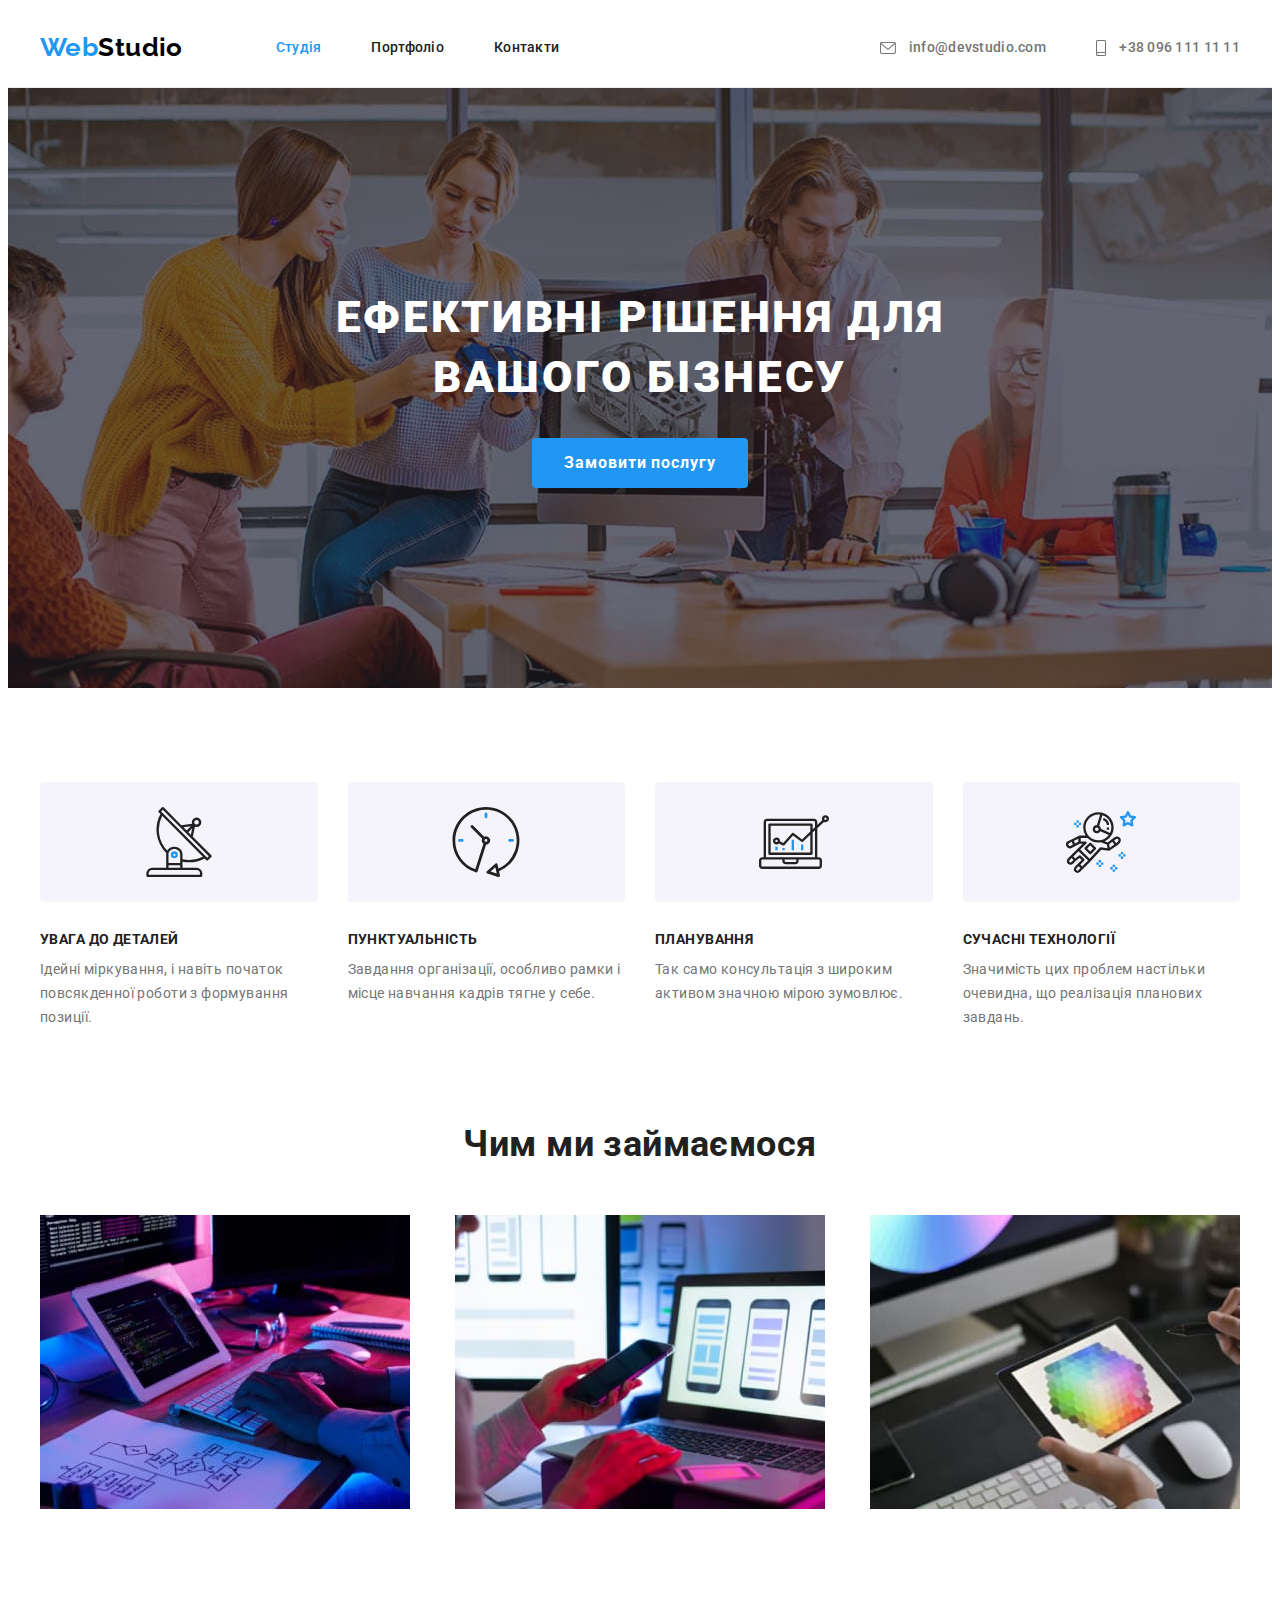
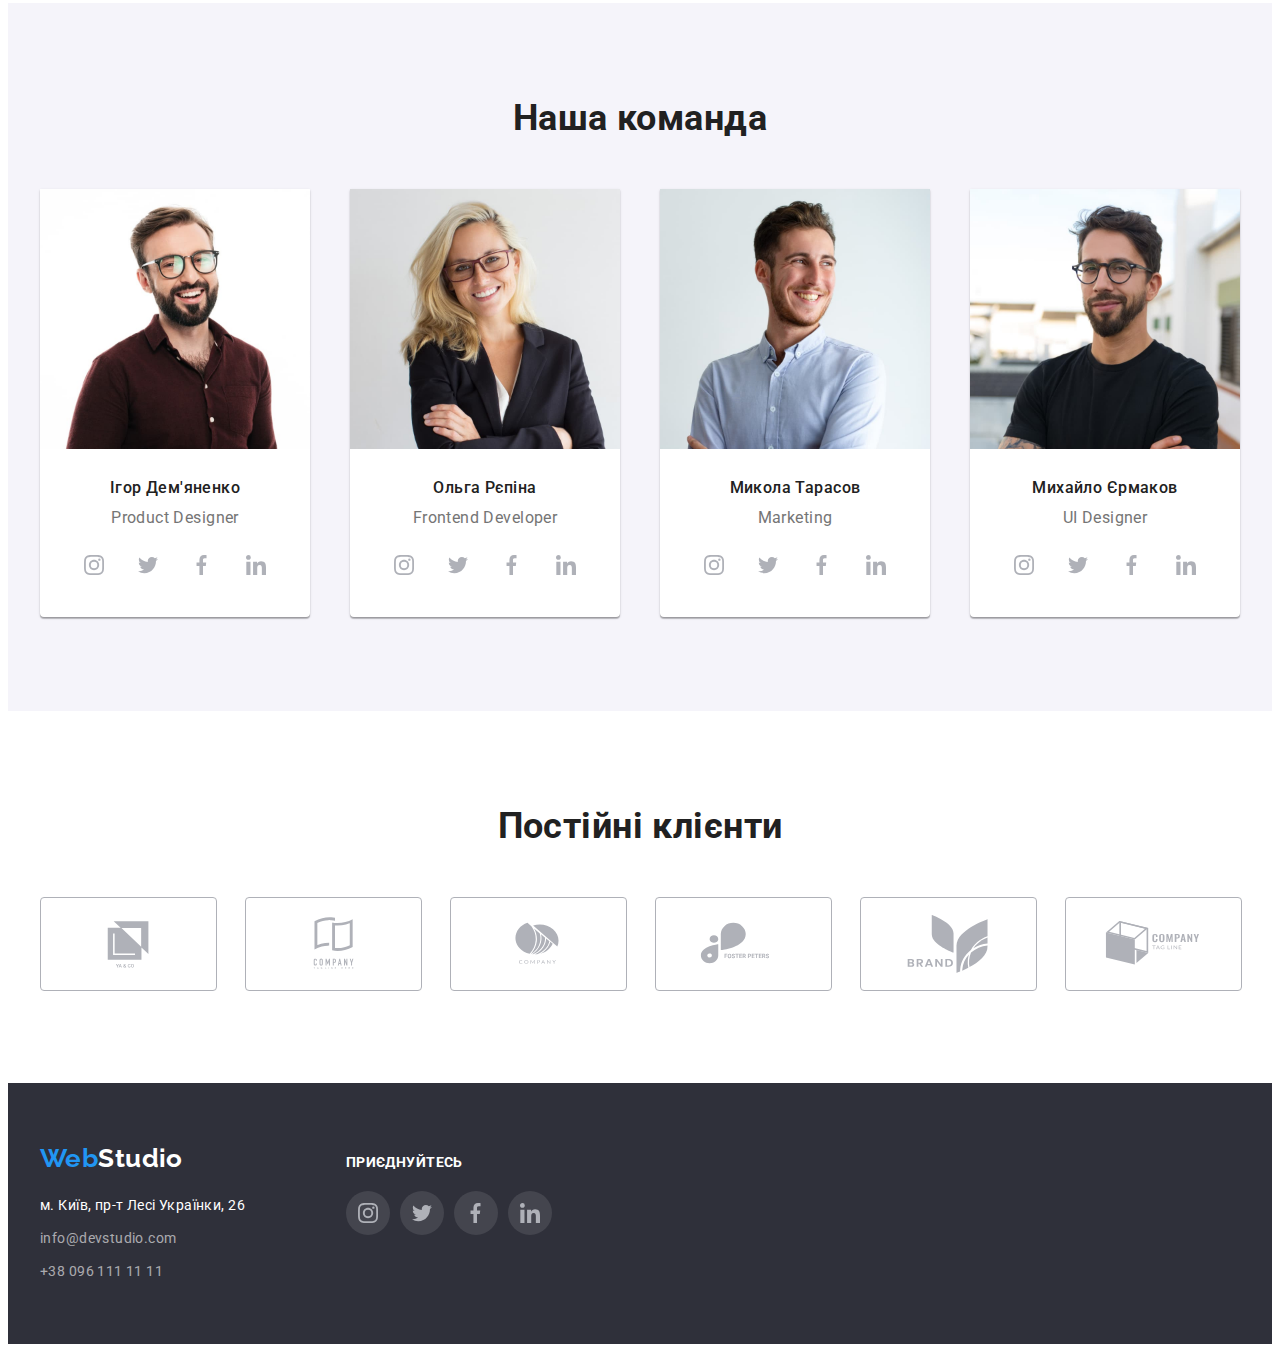
==== commit 0b5db344: "ментору на перевірку" ====
--- a/index.html
+++ b/index.html
@@ -69,19 +69,43 @@
         <div class="container">
           <h2 class="visually-hidden">Особливості:</h2>
           <ul class="fiature-item list">
-            <li class="advantages advantages-icon-1">
+            <li class="advantages">
+              <div class="icon-feature">
+                <svg class="svg-feature">
+                  <use href="./image/icons.svg#icon-antenna"></use>
+                </svg>
+              </div>
+
               <h3 class="fiature-title">Увага до деталей</h3>
               <p class="fiature-text">Ідейні міркування, і навіть початок повсякденної роботи з формування позиції.</p>
             </li>
-            <li class="advantages advantages-icon-2">
+            <li class="advantages">
+              <div class="icon-feature">
+                <svg class="svg-feature">
+                  <use href="./image/icons.svg#icon-clock"></use>
+                </svg>
+              </div>
+
               <h3 class="fiature-title">Пунктуальність</h3>
               <p class="fiature-text">Завдання організації, особливо рамки і місце навчання кадрів тягне у себе.</p>
             </li>
-            <li class="advantages advantages-icon-3">
+            <li class="advantages">
+              <div class="icon-feature">
+                <svg class="svg-feature">
+                  <use href="./image/icons.svg#icon-diagram"></use>
+                </svg>
+              </div>
+
               <h3 class="fiature-title">Планування</h3>
               <p class="fiature-text">Так само консультація з широким активом значною мірою зумовлює.</p>
             </li>
-            <li class="advantages advantages-icon-4">
+            <li class="advantages">
+              <div class="icon-feature">
+                <svg class="svg-feature">
+                  <use href="./image/icons.svg#icon-astronaut"></use>
+                </svg>
+              </div>
+
               <h3 class="fiature-title">Сучасні технології</h3>
               <p class="fiature-text">Значимість цих проблем настільки очевидна, що реалізація планових завдань.</p>
             </li>
--- a/css/styles.css
+++ b/css/styles.css
@@ -197,7 +197,7 @@
   flex-basis: calc((100% - 90px) / 4);
 }
 
-.fiature-item .advantages::before {
+/* .fiature-item .advantages::before {
   content: '';
   display: block;
   height: 120px;
@@ -208,9 +208,24 @@
   background-position: center;
   background-color: #f5f4fa;
   border-radius: 4px;
-}
-
-.advantages-icon-1::before {
+} */
+
+.icon-feature {
+  height: 120px;
+  display: flex;
+  justify-content: center;
+  align-items: center;
+  margin-bottom: 30px;
+  background-color: #f5f4fa;
+  border-radius: 4px;
+}
+
+.svg-feature {
+  width: 70px;
+  height: 70px;
+}
+
+/* .advantages-icon-1::before {
   background-image: url(../image/antenna.svg);
 }
 .advantages-icon-2::before {
@@ -223,7 +238,7 @@
 
 .advantages-icon-4::before {
   background-image: url(../image/astronaut.svg);
-}
+} */
 
 .fiature {
   padding-bottom: 0;
